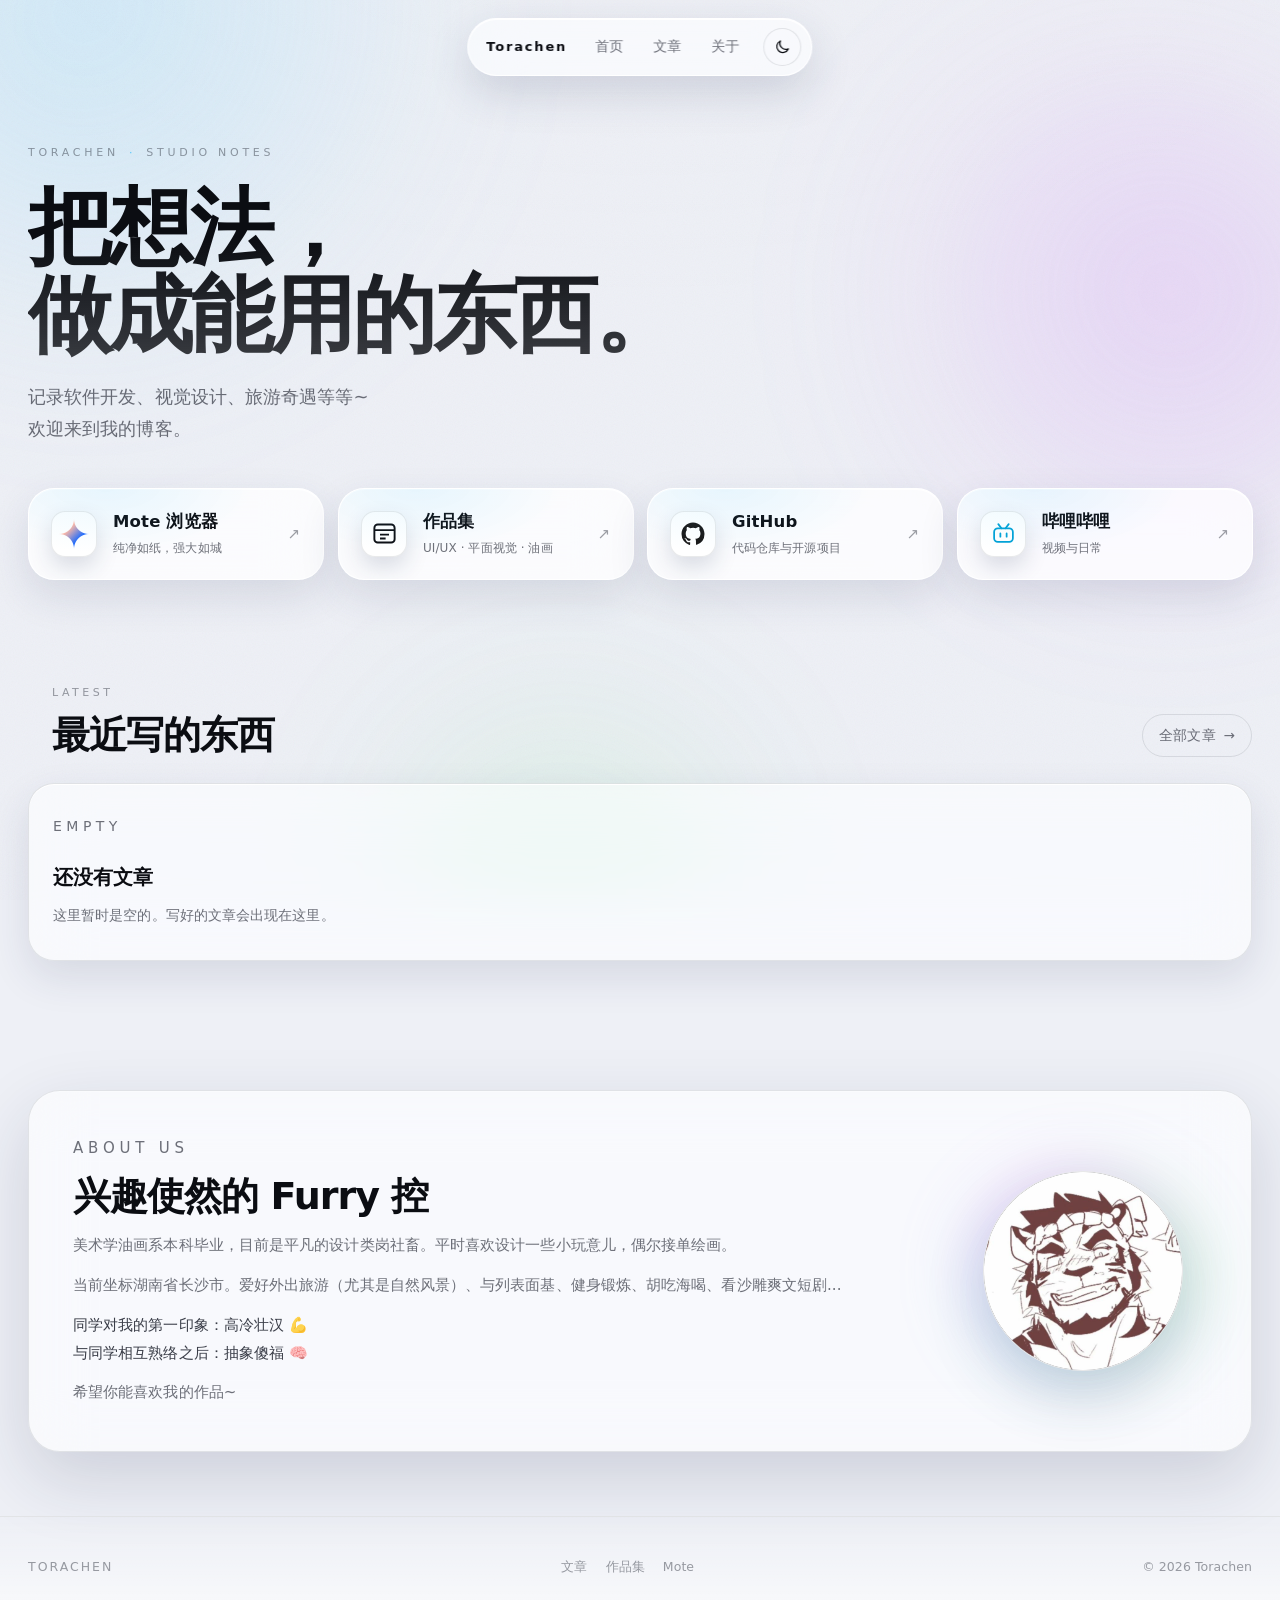
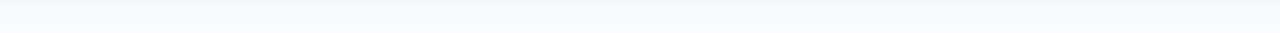
==== index.html @ 9cfd5e5e "New blog home with iOS-style hero; move portfolio to /portfolio/" ====
<!DOCTYPE html>
<html lang="zh-CN">
<head>
<meta charset="utf-8">
<meta name="build" content="20261121030124">
<meta name="viewport" content="width=device-width,initial-scale=1,viewport-fit=cover">
<title>Torachen</title>
<meta name="description" content="浏览器、界面与手绘。记录产品设计、工程实践与反复打磨的细节。">
<meta name="theme-color" content="#07080b">
<meta property="og:title" content="Torachen">
<meta property="og:description" content="浏览器、界面与手绘。记录产品设计、工程实践与反复打磨的细节。">
<meta property="og:type" content="website">
<link rel="icon" href="/assets/favicon.svg" type="image/svg+xml">
<link rel="stylesheet" href="/assets/site.css?v=20261121030124">
<link rel="stylesheet" href="/assets/pygments.css?v=20261121030124">
<script>try{var t=localStorage.getItem('theme');if(!t){t=(window.matchMedia&&matchMedia('(prefers-color-scheme: light)').matches)?'light':'dark';}document.documentElement.dataset.theme=t;}catch(e){document.documentElement.dataset.theme='dark';}</script>

</head>
<body class="">
<div class="site-bg" aria-hidden="true">
  <span class="blob b1"></span><span class="blob b2"></span><span class="blob b3"></span>
  <span class="grain"></span>
</div>
<header class="island" id="island">
  <a class="brand" href="/" aria-label="返回首页"><b>Torachen</b></a>
  <nav class="links" aria-label="主导航">
    <a href="/">首页</a>
    <a href="/blog/">文章</a>
    <a href="/#about">关于</a>
  </nav>
  <button class="theme" id="themeToggle" type="button" aria-label="切换深浅色">
    <svg viewBox="0 0 24 24" width="18" height="18" aria-hidden="true"><path class="sun" d="M12 4V2m0 20v-2m8-8h2M2 12h2m13.66-5.66 1.42-1.42M4.92 19.08l1.42-1.42m0-11.32L4.92 4.92m14.16 14.16-1.42-1.42" stroke="currentColor" stroke-width="1.7" stroke-linecap="round"/><circle class="sun" cx="12" cy="12" r="4" stroke="currentColor" stroke-width="1.7" fill="none"/><path class="moon" d="M20 14.5A8 8 0 0 1 9.5 4a8 8 0 1 0 10.5 10.5Z" stroke="currentColor" stroke-width="1.7" fill="none" stroke-linejoin="round"/></svg>
  </button>
</header>

<main>
  <section class="hero">
    <p class="eyebrow reveal">TORACHEN <span>·</span> STUDIO NOTES</p>
    <h1 class="reveal" style="--i:1">把想法，<br>做成能用的东西。</h1>
    <p class="lede reveal" style="--i:2">记录软件开发、视觉设计、旅游奇遇等等~<br>欢迎来到我的博客。</p>
    <div class="actions">
      <a class="action-card reveal" style="--i:3" href="https://toracheng.github.io/Mote" target="_blank" rel="noopener">
        <span class="ac-glow" aria-hidden="true"></span>
        <span class="ac-icon mote"><img src="/assets/mote-icon.png" alt="Mote 图标" width="30" height="30"></span>
        <span class="ac-body"><b>Mote 浏览器</b><i>纯净如纸，强大如城</i></span>
        <span class="ac-arrow">↗</span>
      </a>
      <a class="action-card reveal" style="--i:4" href="/portfolio/">
        <span class="ac-glow" aria-hidden="true"></span>
        <span class="ac-icon portfolio">
          <svg viewBox="0 0 24 24" width="27" height="27" fill="none" stroke="currentColor" stroke-width="1.7"><rect x="3" y="4" width="18" height="16" rx="3"/><path d="M3 9h18M8 13h8M8 16.5h5"/></svg>
        </span>
        <span class="ac-body"><b>作品集</b><i>UI/UX · 平面视觉 · 油画</i></span>
        <span class="ac-arrow">↗</span>
      </a>
      <a class="action-card reveal" style="--i:5" href="https://github.com/TorachenG" target="_blank" rel="noopener">
        <span class="ac-glow" aria-hidden="true"></span>
        <span class="ac-icon github">
          <svg viewBox="0 0 24 24" width="24" height="24" fill="currentColor" aria-hidden="true"><path d="M12 .5C5.73.5.5 5.73.5 12a11.5 11.5 0 0 0 7.86 10.92c.58.1.79-.25.79-.56v-2.17c-3.2.7-3.87-1.54-3.87-1.54-.52-1.33-1.28-1.68-1.28-1.68-1.05-.72.08-.7.08-.7 1.16.08 1.77 1.19 1.77 1.19 1.03 1.76 2.7 1.25 3.36.96.1-.75.4-1.25.73-1.54-2.55-.29-5.24-1.28-5.24-5.7 0-1.26.45-2.29 1.19-3.1-.12-.29-.52-1.46.11-3.05 0 0 .97-.31 3.18 1.18a11 11 0 0 1 5.8 0c2.2-1.49 3.17-1.18 3.17-1.18.63 1.59.23 2.76.11 3.05.74.81 1.19 1.84 1.19 3.1 0 4.43-2.7 5.41-5.26 5.69.41.36.78 1.06.78 2.14v3.17c0 .31.21.67.8.56A11.5 11.5 0 0 0 23.5 12C23.5 5.73 18.27.5 12 .5Z"/></svg>
        </span>
        <span class="ac-body"><b>GitHub</b><i>代码仓库与开源项目</i></span>
        <span class="ac-arrow">↗</span>
      </a>
      <a class="action-card reveal" style="--i:6" href="https://space.bilibili.com/163472233" target="_blank" rel="noopener">
        <span class="ac-glow" aria-hidden="true"></span>
        <span class="ac-icon bilibili">
          <svg viewBox="0 0 24 24" width="25" height="25" fill="none" stroke="currentColor" stroke-width="1.7" stroke-linecap="round" stroke-linejoin="round" aria-hidden="true"><rect x="3" y="7" width="18" height="13" rx="3.5"/><path d="M7 3l3 4M17 3l-3 4"/><path d="M9 12v3M15 12v3"/></svg>
        </span>
        <span class="ac-body"><b>哔哩哔哩</b><i>视频与日常</i></span>
        <span class="ac-arrow">↗</span>
      </a>
    </div>
  </section>

  <section class="section" id="posts">
    <div class="section-head reveal">
      <div><p class="kicker">LATEST</p><h2>最近写的东西</h2></div>
      <a class="more" href="/blog/">全部文章 <span>→</span></a>
    </div>
    <div class="posts">
      <div class="empty-state glass reveal">
  <p class="kicker">EMPTY</p>
  <h3>还没有文章</h3>
  <p>这里暂时是空的。写好的文章会出现在这里。</p>
</div>
    </div>
  </section>

  

  <section class="section about" id="about">
    <div class="about-card reveal">
      <div class="about-text">
        <p class="kicker">ABOUT US</p>
        <h2>兴趣使然的 Furry 控</h2>
        <div class="bio">
          <p>美术学油画系本科毕业，目前是平凡的设计类岗社畜。平时喜欢设计一些小玩意儿，偶尔接单绘画。</p>
          <p>当前坐标湖南省长沙市。爱好外出旅游（尤其是自然风景）、与列表面基、健身锻炼、胡吃海喝、看沙雕爽文短剧...</p>
          <p class="impress">同学对我的第一印象：高冷壮汉 💪<br>与同学相互熟络之后：抽象傻福 🧠</p>
          <p>希望你能喜欢我的作品~</p>
        </div>
      </div>
      <div class="about-avatar">
        <img src="https://q1.qlogo.cn/g?b=qq&amp;nk=2757004736&amp;s=640" alt="QQ 头像"
             width="640" height="640" loading="lazy" referrerpolicy="no-referrer"
             onerror="this.onerror=null;this.src='/assets/avatar-fallback.jpg'">
      </div>
    </div>
  </section>
</main>
<footer class="footer">
  <div class="footer-inner">
    <div class="f-brand">TORACHEN</div>
    <div class="f-links">
      <a href="/blog/">文章</a><a href="/portfolio/">作品集</a><a href="https://toracheng.github.io/Mote" target="_blank" rel="noopener">Mote</a>
    </div>
    <div class="f-copy">© 2026 Torachen</div>
  </div>
</footer>
<script src="/assets/site.js?v=20261121030124" defer></script>
</body>
</html>
---- assets/site.css ----
/* ============================================================
   TorachenG — liquid-glass blog
   iOS 26/27 flavoured: frosted layers, specular edges, springs
   ============================================================ */
:root{
  --bg:#06070a;
  --bg-soft:#0a0c11;
  --text:#f5f7fc;
  --muted:rgba(236,241,255,.64);
  --faint:rgba(236,241,255,.4);
  --line:rgba(255,255,255,.1);
  --glass:rgba(255,255,255,.055);
  --glass-2:rgba(255,255,255,.1);
  --glass-3:rgba(255,255,255,.16);
  --accent:#5ac8fa;
  --accent-2:#bf5af2;
  --mint:#30d158;
  --orange:#ff9f0a;
  --shadow:0 30px 80px rgba(0,0,0,.55);
  --radius:28px;
  --spring:cubic-bezier(.34,1.56,.64,1);
  --spring-soft:cubic-bezier(.22,.9,.24,1);
  --ease-out:cubic-bezier(.22,.61,.36,1);
  --nav-h:58px;
  --maxw:1720px;
}
html[data-theme="light"]{
  --bg:#eef0f6;
  --bg-soft:#f7f8fc;
  --text:#0b0d12;
  --muted:rgba(22,26,38,.62);
  --faint:rgba(22,26,38,.42);
  --line:rgba(18,22,34,.1);
  --glass:rgba(255,255,255,.62);
  --glass-2:rgba(255,255,255,.78);
  --glass-3:rgba(255,255,255,.9);
  --shadow:0 26px 70px rgba(31,40,72,.16);
}
*{margin:0;padding:0;box-sizing:border-box}
[hidden]{display:none!important}
html{-webkit-text-size-adjust:100%}
body{
  display:flex;flex-direction:column;min-height:100vh;
  background:var(--bg);color:var(--text);
  font-family:-apple-system,BlinkMacSystemFont,"SF Pro Text","Segoe UI Variable","Segoe UI","PingFang SC","Hiragino Sans GB","Microsoft YaHei",system-ui,sans-serif;
  font-size:16px;line-height:1.6;letter-spacing:.005em;
  -webkit-font-smoothing:antialiased;text-rendering:optimizeLegibility;
  overflow-x:hidden;min-height:100vh;
}
a{color:inherit;text-decoration:none}
::selection{background:rgba(90,200,250,.32)}
:focus-visible{outline:2px solid var(--accent);outline-offset:3px;border-radius:8px}

/* ---------- ambient background ---------- */
.site-bg{position:fixed;inset:0;z-index:0;overflow:hidden;pointer-events:none;background:radial-gradient(120% 90% at 50% -20%,rgba(255,255,255,.05),transparent 60%)}
.blob{position:absolute;border-radius:50%;filter:blur(90px);opacity:.55;will-change:transform}
.b1{width:52vw;height:52vw;left:-12vw;top:-18vw;background:radial-gradient(circle at 35% 35%,rgba(90,200,250,.55),rgba(90,200,250,0) 65%);animation:drift1 26s ease-in-out infinite alternate}
.b2{width:46vw;height:46vw;right:-10vw;top:6vh;background:radial-gradient(circle at 60% 40%,rgba(191,90,242,.45),rgba(191,90,242,0) 65%);animation:drift2 30s ease-in-out infinite alternate}
.b3{width:40vw;height:40vw;left:24vw;bottom:-18vw;background:radial-gradient(circle at 50% 50%,rgba(48,209,88,.28),rgba(48,209,88,0) 65%);animation:drift3 34s ease-in-out infinite alternate}
html[data-theme="light"] .blob{opacity:.5}
html[data-theme="light"] .b1{background:radial-gradient(circle at 35% 35%,rgba(90,200,250,.5),rgba(90,200,250,0) 65%)}
@keyframes drift1{from{transform:translate3d(0,0,0) scale(1)}to{transform:translate3d(6vw,4vh,0) scale(1.12)}}
@keyframes drift2{from{transform:translate3d(0,0,0) scale(1.1)}to{transform:translate3d(-5vw,6vh,0) scale(.95)}}
@keyframes drift3{from{transform:translate3d(0,0,0) scale(.95)}to{transform:translate3d(4vw,-5vh,0) scale(1.1)}}
.grain{position:absolute;inset:0;opacity:.05;mix-blend-mode:overlay;
  background-image:url("data:image/svg+xml,%3Csvg xmlns='http://www.w3.org/2000/svg' width='140' height='140'%3E%3Cfilter id='n'%3E%3CfeTurbulence type='fractalNoise' baseFrequency='.9' numOctaves='3'/%3E%3C/filter%3E%3Crect width='100%25' height='100%25' filter='url(%23n)'/%3E%3C/svg%3E")}

/* ---------- glass primitives ---------- */
.glass{
  position:relative;background:var(--glass);
  -webkit-backdrop-filter:blur(30px) saturate(180%);
  backdrop-filter:blur(30px) saturate(180%);
  border:1px solid var(--line);
  border-radius:var(--radius);
  box-shadow:inset 0 1px 0 rgba(255,255,255,.18),0 18px 50px rgba(0,0,0,.35);
}
html[data-theme="light"] .glass{box-shadow:inset 0 1px 0 #fff,0 16px 40px rgba(40,50,90,.12)}

/* ---------- island nav ---------- */
.island{
  position:fixed;z-index:50;left:50%;top:18px;transform:translateX(-50%);
  display:flex;align-items:center;gap:6px;padding:8px 10px 8px 18px;
  height:var(--nav-h);border-radius:999px;
  background:rgba(18,20,28,.5);
  -webkit-backdrop-filter:blur(26px) saturate(200%);
  backdrop-filter:blur(26px) saturate(200%);
  border:1px solid rgba(255,255,255,.12);
  box-shadow:0 18px 50px rgba(0,0,0,.45),inset 0 1px 0 rgba(255,255,255,.25);
  transition:height .45s var(--spring-soft),top .45s var(--spring-soft),background .45s,padding .45s var(--spring-soft),box-shadow .45s;
  will-change:height,top;
}
html[data-theme="light"] .island{background:rgba(255,255,255,.62);border-color:rgba(255,255,255,.9);box-shadow:0 16px 44px rgba(40,50,90,.16),inset 0 1px 0 #fff}
.island.scrolled{top:10px;height:48px;padding:5px 8px 5px 14px;background:rgba(14,16,22,.72);box-shadow:0 22px 60px rgba(0,0,0,.55),inset 0 1px 0 rgba(255,255,255,.22)}
html[data-theme="light"] .island.scrolled{background:rgba(255,255,255,.82)}
.brand{display:flex;align-items:center;gap:9px;font-size:13px;letter-spacing:.14em;font-weight:500;padding-right:8px}
.brand b{font-weight:600}
.brand-dot{width:9px;height:9px;border-radius:50%;background:linear-gradient(140deg,var(--accent),var(--accent-2));box-shadow:0 0 16px rgba(90,200,250,.8)}
.links{display:flex;align-items:center;gap:2px}
.links a{position:relative;padding:8px 14px;border-radius:999px;font-size:13.5px;color:var(--muted);white-space:nowrap;transition:color .25s,background .25s,transform .25s var(--spring)}
.links a.active{color:var(--text);background:rgba(255,255,255,.1)}
html[data-theme="light"] .links a.active{background:rgba(20,30,60,.08)}
.links a:hover{color:var(--text);background:rgba(255,255,255,.08);transform:translateY(-1px)}
html[data-theme="light"] .links a:hover{background:rgba(20,30,60,.06)}
.theme{margin-left:4px;width:38px;height:38px;border-radius:50%;border:1px solid var(--line);background:rgba(255,255,255,.06);color:var(--text);display:grid;place-items:center;cursor:pointer;transition:transform .3s var(--spring),background .25s}
.theme:hover{transform:rotate(-12deg) scale(1.06);background:rgba(255,255,255,.12)}
.theme:active{transform:scale(.92)}
html[data-theme="dark"] .theme .moon{display:none}
html[data-theme="light"] .theme .sun{display:none}


/* ---------- layout ---------- */
main{position:relative;z-index:1;flex:1 0 auto;width:100%}
.hero{max-width:var(--maxw);margin:0 auto;padding:clamp(120px,16vh,180px) 28px 40px}
.eyebrow{font-size:11px;letter-spacing:.34em;text-transform:uppercase;color:var(--faint);display:flex;align-items:center;gap:10px}
.eyebrow span{color:var(--accent)}
.hero h1{
  margin:22px 0 22px;font-weight:600;letter-spacing:-.035em;line-height:1.04;
  font-size:clamp(44px,6.6vw,88px);
  background:linear-gradient(180deg,#fff 30%,rgba(255,255,255,.86));
  -webkit-background-clip:text;background-clip:text;color:transparent;
}
html[data-theme="light"] .hero h1{background:linear-gradient(180deg,#0b0d12 30%,rgba(11,13,18,.8));-webkit-background-clip:text;background-clip:text}
.lede{color:var(--muted);font-size:clamp(15px,1.5vw,18px);max-width:620px;line-height:1.75}
.actions{display:grid;grid-template-columns:repeat(4,minmax(0,1fr));gap:14px;margin-top:44px;max-width:1300px}

/* ---------- action cards ---------- */
.action-card{
  position:relative;display:flex;align-items:center;gap:16px;padding:20px 22px;border-radius:26px;overflow:hidden;
  background:var(--glass);border:1px solid var(--line);
  -webkit-backdrop-filter:blur(28px) saturate(180%);backdrop-filter:blur(28px) saturate(180%);
  box-shadow:inset 0 1px 0 rgba(255,255,255,.18),0 18px 50px rgba(0,0,0,.35);
  transition:transform .5s var(--spring),box-shadow .5s,border-color .4s,background .4s;
  transform-style:preserve-3d;
}
.action-card::after{
  content:"";position:absolute;inset:0;border-radius:inherit;pointer-events:none;opacity:0;
  background:radial-gradient(320px circle at var(--mx,50%) var(--my,50%),rgba(255,255,255,.22),transparent 70%);
  transition:opacity .45s;
}
.action-card:hover{transform:translateY(-6px) scale(1.015);border-color:rgba(255,255,255,.26);box-shadow:inset 0 1px 0 rgba(255,255,255,.3),0 34px 80px rgba(0,0,0,.5)}
.action-card:hover::after{opacity:1}
.action-card:active{transform:translateY(-2px) scale(.985)}
html[data-theme="light"] .action-card{background:var(--glass-2);box-shadow:inset 0 1px 0 #fff,0 16px 40px rgba(40,50,90,.12);border-color:rgba(255,255,255,.9)}
.ac-glow{position:absolute;inset:-40% -10%;background:radial-gradient(60% 60% at 30% 20%,rgba(90,200,250,.16),transparent 70%);opacity:.8;pointer-events:none}
.ac-icon{width:46px;height:46px;flex:0 0 auto;border-radius:14px;display:grid;place-items:center;color:#fff;background:linear-gradient(140deg,rgba(90,200,250,.9),rgba(191,90,242,.85));box-shadow:0 10px 26px rgba(90,200,250,.35),inset 0 1px 0 rgba(255,255,255,.5)}
.ac-icon img{width:30px;height:30px;object-fit:contain;display:block}
.ac-icon.portfolio{color:#0b0d12;background:#fff;box-shadow:inset 0 0 0 1px rgba(0,0,0,.05),0 10px 24px rgba(0,0,0,.35)}
html[data-theme="light"] .ac-icon.portfolio{box-shadow:inset 0 0 0 1px rgba(18,24,40,.09),0 10px 22px rgba(40,50,90,.16)}
.ac-icon.github{color:#181717;background:#fff;box-shadow:inset 0 0 0 1px rgba(0,0,0,.05),0 10px 24px rgba(0,0,0,.35)}
.ac-icon.bilibili{color:#00a1d6;background:#fff;box-shadow:inset 0 0 0 1px rgba(0,0,0,.05),0 10px 24px rgba(0,0,0,.35)}
html[data-theme="light"] .ac-icon.github,html[data-theme="light"] .ac-icon.bilibili{box-shadow:inset 0 0 0 1px rgba(18,24,40,.09),0 10px 22px rgba(40,50,90,.16)}
.ac-icon.mote{background:#fff;box-shadow:inset 0 0 0 1px rgba(0,0,0,.05),0 10px 24px rgba(0,0,0,.35)}
html[data-theme="light"] .ac-icon.mote{background:#fff;box-shadow:inset 0 0 0 1px rgba(18,24,40,.09),0 10px 22px rgba(40,50,90,.16)}
.ac-body{display:flex;flex-direction:column;gap:4px;min-width:0}
.ac-body b{font-size:16.5px;font-weight:600;letter-spacing:.01em}
.ac-body i{font-style:normal;font-size:12px;color:var(--muted);white-space:nowrap;overflow:hidden;text-overflow:ellipsis}
.ac-arrow{margin-left:auto;font-size:15px;color:var(--faint);transition:transform .45s var(--spring),color .3s}
.action-card:hover .ac-arrow{transform:translate(3px,-3px);color:var(--text)}
.action-card.small{padding:16px 18px}
.action-card.small .ac-body b{font-size:15px}

/* ---------- sections ---------- */
.section{max-width:var(--maxw);margin:0 auto;padding:64px 28px}
.section-head{display:flex;align-items:flex-end;justify-content:space-between;gap:20px;margin-bottom:26px}
.section-head>div{padding-left:24px}
.kicker{font-size:11px;letter-spacing:.32em;color:var(--faint);text-transform:uppercase;margin-bottom:12px}
.section h2,.page h1{font-size:clamp(26px,3.2vw,38px);font-weight:600;letter-spacing:-.025em;line-height:1.15}
.more{font-size:13.5px;color:var(--muted);display:inline-flex;align-items:center;gap:8px;padding:10px 16px;border-radius:999px;border:1px solid var(--line);transition:transform .4s var(--spring),color .3s,background .3s}
.more span{transition:transform .4s var(--spring)}
.more:hover{color:var(--text);background:var(--glass);transform:translateY(-2px)}
.more:hover span{transform:translateX(4px)}

/* ---------- post cards ---------- */
.posts{display:grid;grid-template-columns:repeat(4,minmax(0,1fr));gap:16px}
.post-card{position:relative;border-radius:26px;border:1px solid var(--line);background:var(--glass);overflow:hidden;
  -webkit-backdrop-filter:blur(24px) saturate(170%);backdrop-filter:blur(24px) saturate(170%);
  box-shadow:inset 0 1px 0 rgba(255,255,255,.18),0 18px 50px rgba(0,0,0,.35);
  transition:transform .5s var(--spring),box-shadow .5s,border-color .4s;
}
.post-card::after{content:"";position:absolute;inset:0;pointer-events:none;opacity:0;background:radial-gradient(420px circle at var(--mx,50%) var(--my,50%),rgba(255,255,255,.16),transparent 70%);transition:opacity .4s}
.post-card:hover{transform:translateY(-7px) scale(1.012);border-color:rgba(255,255,255,.24);box-shadow:inset 0 1px 0 rgba(255,255,255,.25),0 36px 80px rgba(0,0,0,.45)}
.post-card:hover::after{opacity:1}
html[data-theme="light"] .post-card{background:var(--glass-2);box-shadow:inset 0 1px 0 #fff,0 16px 40px rgba(40,50,90,.12);border-color:rgba(255,255,255,.9)}
.pc-link{display:flex;flex-direction:column;height:100%;padding:24px;gap:12px}
.pc-meta{display:flex;align-items:center;gap:10px;font-size:11.5px;letter-spacing:.14em;color:var(--faint);text-transform:uppercase}
.pc-meta .dot,.meta .dot{width:3px;height:3px;border-radius:50%;background:currentColor;opacity:.6}
.pc-title{font-size:20px;line-height:1.35;font-weight:600;letter-spacing:-.01em;transition:color .3s}
.pc-excerpt{font-size:13.5px;line-height:1.7;color:var(--muted);flex:1}
.pc-foot{display:flex;align-items:center;justify-content:space-between;gap:12px;margin-top:6px}
.pc-tags{display:flex;flex-wrap:wrap;gap:6px}
.pc-arrow{color:var(--faint);transition:transform .45s var(--spring),color .3s}
.post-card:hover .pc-arrow{transform:translate(3px,-3px);color:var(--text)}

/* ---------- tags ---------- */
.tag{display:inline-flex;align-items:center;padding:4px 10px;border-radius:999px;font-size:11.5px;color:var(--muted);background:rgba(255,255,255,.06);border:1px solid var(--line);transition:background .3s,color .3s,transform .3s var(--spring)}
.tag:hover{color:var(--text);background:rgba(255,255,255,.12);transform:translateY(-1px)}
html[data-theme="light"] .tag{background:rgba(20,30,60,.05)}
.tag.static{pointer-events:none}
.tag-cloud{display:flex;flex-wrap:wrap;gap:10px}
.chip{padding:9px 16px;border-radius:999px;border:1px solid var(--line);background:var(--glass);color:var(--muted);font-size:13px;cursor:pointer;transition:transform .35s var(--spring),background .3s,color .3s,border-color .3s}
.chip:hover{transform:translateY(-2px);color:var(--text);background:rgba(255,255,255,.1)}
.chip.active{color:#05202e;background:linear-gradient(140deg,var(--accent),#7be0ff);border-color:transparent;font-weight:600}
html[data-theme="light"] .chip{background:rgba(255,255,255,.7)}
html[data-theme="light"] .chip.active{color:#05202e}

/* ---------- about ---------- */
.about-card{display:grid;grid-template-columns:1.55fr .45fr;align-items:center;gap:30px;padding:44px;border-radius:32px;border:1px solid var(--line);background:var(--glass);-webkit-backdrop-filter:blur(30px) saturate(170%);backdrop-filter:blur(30px) saturate(170%);box-shadow:inset 0 1px 0 rgba(255,255,255,.18),var(--shadow);overflow:hidden}
.about-text h2{margin-bottom:14px}
.about-text p{color:var(--muted);font-size:15px;line-height:1.85}
.bio p{margin-top:12px}
.bio p:first-child{margin-top:0}
.bio .impress{color:rgba(240,244,255,.86)}
html[data-theme="light"] .bio .impress{color:rgba(16,20,32,.82)}
.socials{display:flex;gap:12px;margin-top:26px}
.btn{display:inline-flex;align-items:center;gap:8px;padding:12px 20px;border-radius:999px;font-size:13.5px;font-weight:500;color:#04121b;background:linear-gradient(140deg,#a6ecff,var(--accent));border:1px solid rgba(255,255,255,.45);box-shadow:inset 0 1px 0 rgba(255,255,255,.55),0 12px 30px rgba(90,200,250,.35);transition:transform .4s var(--spring),box-shadow .4s,border-color .3s}
.btn:hover{transform:translateY(-2px);box-shadow:0 18px 40px rgba(90,200,250,.45)}
.btn:active{transform:scale(.97)}
.btn.ghost{background:var(--glass);color:var(--text);border:1px solid var(--line);box-shadow:inset 0 1px 0 rgba(255,255,255,.12)}
.about-avatar{position:relative;display:grid;place-items:center;padding:8px}
.about-avatar img{display:block;width:min(200px,100%);height:auto;aspect-ratio:1/1;border-radius:50%;object-fit:cover;background:#10131a;
  border:1px solid rgba(255,255,255,.28);
  box-shadow:0 30px 70px rgba(0,0,0,.55),inset 0 0 0 1px rgba(255,255,255,.14);
  transition:transform .6s var(--spring),box-shadow .6s}
.about-avatar::before{content:"";position:absolute;inset:2%;border-radius:50%;z-index:-1;
  background:conic-gradient(from 210deg,rgba(90,200,250,.5),rgba(191,90,242,.45),rgba(48,209,88,.35),rgba(90,200,250,.5));
  filter:blur(34px);opacity:.5}
.about-avatar:hover img{transform:scale(1.02) rotate(-1deg);box-shadow:0 36px 80px rgba(0,0,0,.6),inset 0 0 0 1px rgba(255,255,255,.2)}
html[data-theme="light"] .about-avatar img{border-color:rgba(255,255,255,.9);box-shadow:0 24px 60px rgba(40,50,90,.2),inset 0 0 0 1px #fff}

/* ---------- footer ---------- */
.footer{position:relative;z-index:1;margin-top:auto;padding:40px 28px 56px;border-top:1px solid var(--line);background:linear-gradient(180deg,transparent,rgba(0,0,0,.22))}
html[data-theme="light"] .footer{background:linear-gradient(180deg,transparent,rgba(255,255,255,.75))}
.footer-inner{max-width:var(--maxw);margin:0 auto;display:flex;flex-wrap:wrap;gap:16px 30px;align-items:center;justify-content:space-between;font-size:12.5px;color:var(--faint)}
.f-brand{letter-spacing:.16em;text-transform:uppercase}
.f-brand span{margin:0 8px;color:var(--accent)}
.f-links{display:flex;gap:18px}
.f-links a{transition:color .25s}
.f-links a:hover{color:var(--text)}

/* ---------- archive / search ---------- */
.page{max-width:var(--maxw);margin:0 auto;padding:clamp(110px,14vh,160px) 28px 40px}
.list-head h1{margin:18px 0 14px}
.list-head>.eyebrow,.list-head>h1,.list-head>.lede{padding-left:24px}
.search-wrap{position:relative;margin-top:34px;display:flex;align-items:center;gap:12px;padding:0 18px;height:58px;border-radius:999px;border:1px solid var(--line);background:var(--glass);-webkit-backdrop-filter:blur(28px) saturate(180%);backdrop-filter:blur(28px) saturate(180%);box-shadow:inset 0 1px 0 rgba(255,255,255,.18),0 18px 50px rgba(0,0,0,.3);transition:border-color .3s,box-shadow .3s,transform .4s var(--spring)}
.search-wrap:focus-within{border-color:rgba(90,200,250,.55);box-shadow:inset 0 1px 0 rgba(255,255,255,.25),0 22px 60px rgba(0,0,0,.38),0 0 0 4px rgba(90,200,250,.12);transform:translateY(-1px)}
.search-wrap .s-icon{color:var(--faint);flex:0 0 auto}
.search-wrap input{flex:1;background:none;border:0;outline:none;color:var(--text);font-size:15px;font-family:inherit}
.search-wrap input::placeholder{color:var(--faint)}
.search-wrap kbd{font-family:inherit;font-size:11px;color:var(--faint);border:1px solid var(--line);padding:3px 7px;border-radius:7px}
.chips{display:flex;flex-wrap:wrap;gap:8px;margin-top:18px}
.list-head + .posts{margin-top:34px}
#empty{padding:60px 0;text-align:center;color:var(--faint)}
.hidden{display:none!important}


/* ---------- empty state ---------- */
.empty-state{grid-column:1/-1;display:flex;flex-direction:column;align-items:flex-start;gap:10px;padding:30px 24px 32px;border-radius:26px}
.empty-state h3{font-size:20px;font-weight:600}
.empty-state p{color:var(--muted);font-size:14px;max-width:520px;line-height:1.8}
.empty-state .btn{margin-top:10px}

/* ---------- article ---------- */
.progress{position:fixed;left:0;top:0;height:2px;width:0;z-index:60;background:linear-gradient(90deg,var(--accent),var(--accent-2));box-shadow:0 0 12px rgba(90,200,250,.7)}
.article-wrap{position:relative;z-index:1;max-width:var(--maxw);margin:0 auto;padding:clamp(110px,14vh,150px) 28px 20px}
.article-head{max-width:1160px}
.back{font-size:12.5px;color:var(--faint);transition:color .25s}
.back:hover{color:var(--text)}
.article-head h1{font-size:clamp(32px,4.4vw,54px);line-height:1.12;letter-spacing:-.03em;font-weight:600;margin:18px 0 20px}
.meta{display:flex;align-items:center;flex-wrap:wrap;gap:10px;font-size:12px;color:var(--faint);letter-spacing:.1em;text-transform:uppercase}
.meta .tag{text-transform:none;letter-spacing:0}
.article-body{display:grid;grid-template-columns:minmax(0,1fr) 240px;gap:64px;margin-top:40px;align-items:start}
.prose{max-width:1280px;font-size:17px;line-height:1.9;color:rgba(240,244,255,.88)}
html[data-theme="light"] .prose{color:rgba(16,20,32,.88)}
.prose h2{font-size:26px;line-height:1.3;letter-spacing:-.02em;margin:52px 0 16px;font-weight:600;color:var(--text)}
.prose h3{font-size:20px;margin:34px 0 12px;font-weight:600;color:var(--text)}
.prose p{margin:16px 0}
.prose a{color:var(--accent);text-decoration:underline;text-decoration-color:rgba(90,200,250,.35);text-underline-offset:3px;transition:text-decoration-color .25s}
.prose a:hover{text-decoration-color:var(--accent)}
.prose ul,.prose ol{margin:16px 0 16px 4px;padding-left:22px}
.prose li{margin:8px 0}
.prose li::marker{color:var(--accent)}
.prose blockquote{margin:26px 0;padding:16px 20px;border-left:2px solid var(--accent);border-radius:0 14px 14px 0;background:rgba(90,200,250,.07);color:var(--muted)}
.prose code{font-family:ui-monospace,SFMono-Regular,"SF Mono",Menlo,Consolas,monospace;font-size:.9em;padding:2px 6px;border-radius:6px;background:rgba(255,255,255,.08);border:1px solid var(--line)}
.hl{background:transparent!important;padding:0!important;margin:0!important}
.prose pre{margin:22px 0;padding:20px 22px;border-radius:18px;overflow:auto;background:#0b0e14;color:#e6edf3;border:1px solid rgba(255,255,255,.08);box-shadow:inset 0 1px 0 rgba(255,255,255,.06),0 18px 40px rgba(0,0,0,.35)}
html[data-theme="light"] .prose pre{background:#0b0e14;color:#e6edf3}
.prose pre code{background:none;border:0;padding:0;font-size:13.5px;line-height:1.75;color:inherit}
.prose img{max-width:100%;border-radius:18px;margin:22px 0}
.prose hr{border:0;height:1px;background:var(--line);margin:44px 0}
.prose table{width:100%;border-collapse:collapse;margin:22px 0;font-size:14.5px}
.prose th,.prose td{padding:10px 12px;border-bottom:1px solid var(--line);text-align:left}
.prose th{color:var(--faint);font-weight:500;font-size:12px;letter-spacing:.08em;text-transform:uppercase}
.toc{position:sticky;top:96px;font-size:13px;color:var(--muted);border-left:1px solid var(--line);padding-left:18px}
.toc-title{font-size:10.5px;letter-spacing:.3em;text-transform:uppercase;color:var(--faint);margin-bottom:12px}
.toc ul{list-style:none;padding:0;margin:0}
.toc ul ul{padding-left:12px;margin-top:4px}
.toc li{margin:7px 0}
.toc a{color:var(--muted);transition:color .25s}
.toc a:hover{color:var(--text)}
.pager{display:grid;grid-template-columns:1fr 1fr;gap:16px;margin:72px 0 40px;max-width:1160px}
.pager-link{display:flex;flex-direction:column;gap:8px;padding:22px 24px;border-radius:22px;border:1px solid var(--line);background:var(--glass);-webkit-backdrop-filter:blur(20px) saturate(160%);backdrop-filter:blur(20px) saturate(160%);transition:transform .45s var(--spring),border-color .3s,background .3s}
.pager-link:hover{transform:translateY(-4px);border-color:rgba(255,255,255,.24);background:rgba(255,255,255,.08)}
.pager-link span{font-size:11px;letter-spacing:.2em;text-transform:uppercase;color:var(--faint)}
.pager-link b{font-size:15px;font-weight:500;line-height:1.4}
.pager-link.next{text-align:right;align-items:flex-end}


/* article figures (image layout) */
.prose .fig{display:flex;flex-direction:column;gap:10px;margin:28px 0}
.prose .fig img{width:100%;border-radius:16px;margin:0;display:block}
.prose .fig figcaption{font-size:13px;color:var(--faint);text-align:center}
.prose .fig-center{align-items:center}
.prose .fig-center figcaption{text-align:center}
.prose .fig-left{align-items:flex-start}
.prose .fig-left figcaption{text-align:left}
.prose .fig-right{align-items:flex-end}
.prose .fig-right figcaption{text-align:right}
.prose .fig-25 img{width:25%}
.prose .fig-40 img{width:40%}
.prose .fig-60 img{width:60%}
.prose .fig-75 img{width:75%}
.prose .fig-100 img{width:100%}

/* ---------- misc pages ---------- */
.notfound{min-height:70vh;display:flex;flex-direction:column;justify-content:center}
.notfound h1{font-size:clamp(40px,6vw,72px);margin:16px 0 14px}
.notfound .actions{max-width:640px}

/* ---------- reveal ---------- */
.reveal{opacity:0;translate:0 28px;scale:.985}
.reveal.in{animation:riseIn .9s var(--spring-soft) both;animation-delay:calc(var(--i,0)*80ms)}
@keyframes riseIn{from{opacity:0;translate:0 28px;scale:.985}to{opacity:1;translate:0 0;scale:1}}

/* ---------- view transitions ---------- */
@view-transition{navigation:auto}
::view-transition-old(root){animation:vtOut .28s ease both}
::view-transition-new(root){animation:vtIn .5s var(--spring-soft) both}
@keyframes vtOut{to{opacity:0;transform:translateY(-10px) scale(.995)}}
@keyframes vtIn{from{opacity:0;transform:translateY(16px) scale(.995)}}

/* ---------- responsive ---------- */
@media (max-width:1180px){
  .actions{grid-template-columns:repeat(2,minmax(0,1fr));max-width:760px}
}
@media (max-width:1100px){
  .posts{grid-template-columns:repeat(3,minmax(0,1fr))}
}
@media (max-width:880px){
  .posts{grid-template-columns:repeat(2,minmax(0,1fr))}
  .article-body{grid-template-columns:minmax(0,1fr)}
  .toc{display:none}
  .about-card{grid-template-columns:1fr;padding:32px}
  .about-orb{height:200px}
}
@media (max-width:640px){
  .island{padding:6px 8px 6px 14px;height:52px}
  .island .links a{padding:7px 10px;font-size:12.5px}
  .brand b{display:none}
  .hero{padding-top:112px}
  .actions{grid-template-columns:1fr;max-width:100%}
  .posts{grid-template-columns:1fr}
  .section{padding:48px 20px}
  .page,.article-wrap{padding-left:20px;padding-right:20px}
  .pager{grid-template-columns:1fr}
  .pager-link.next{text-align:left;align-items:flex-start}
  .footer-inner{flex-direction:column;align-items:flex-start}
  .wide-only{display:none}
}
@media (max-width:430px){
  .hero h1{font-size:40px;letter-spacing:-.03em}
  .island{gap:2px;padding:5px 6px 5px 12px}
  .island .links a{padding:7px 8px;font-size:12px}
  .theme{width:34px;height:34px}
}
@media (prefers-reduced-motion:reduce){
  .reveal{opacity:1;translate:none;scale:none}
  .reveal.in{animation:none}
  .blob,.about-orb{animation:none}
  ::view-transition-old(root),::view-transition-new(root){animation:none}
}
---- assets/pygments.css ----
pre { line-height: 125%; }
td.linenos .normal { color: #6e7681; background-color: #0d1117; padding-left: 5px; padding-right: 5px; }
span.linenos { color: #6e7681; background-color: #0d1117; padding-left: 5px; padding-right: 5px; }
td.linenos .special { color: #e6edf3; background-color: #6e7681; padding-left: 5px; padding-right: 5px; }
span.linenos.special { color: #e6edf3; background-color: #6e7681; padding-left: 5px; padding-right: 5px; }
.hl .hll { background-color: #6e7681 }
.hl { background: #0d1117; color: #E6EDF3 }
.hl .c { color: #8B949E; font-style: italic } /* Comment */
.hl .err { color: #F85149 } /* Error */
.hl .esc { color: #E6EDF3 } /* Escape */
.hl .g { color: #E6EDF3 } /* Generic */
.hl .k { color: #FF7B72 } /* Keyword */
.hl .l { color: #A5D6FF } /* Literal */
.hl .n { color: #E6EDF3 } /* Name */
.hl .o { color: #FF7B72; font-weight: bold } /* Operator */
.hl .x { color: #E6EDF3 } /* Other */
.hl .p { color: #E6EDF3 } /* Punctuation */
.hl .ch { color: #8B949E; font-style: italic } /* Comment.Hashbang */
.hl .cm { color: #8B949E; font-style: italic } /* Comment.Multiline */
.hl .cp { color: #8B949E; font-weight: bold; font-style: italic } /* Comment.Preproc */
.hl .cpf { color: #8B949E; font-style: italic } /* Comment.PreprocFile */
.hl .c1 { color: #8B949E; font-style: italic } /* Comment.Single */
.hl .cs { color: #8B949E; font-weight: bold; font-style: italic } /* Comment.Special */
.hl .gd { color: #FFA198; background-color: #490202 } /* Generic.Deleted */
.hl .ge { color: #E6EDF3; font-style: italic } /* Generic.Emph */
.hl .ges { color: #E6EDF3; font-weight: bold; font-style: italic } /* Generic.EmphStrong */
.hl .gr { color: #FFA198 } /* Generic.Error */
.hl .gh { color: #79C0FF; font-weight: bold } /* Generic.Heading */
.hl .gi { color: #56D364; background-color: #0F5323 } /* Generic.Inserted */
.hl .go { color: #8B949E } /* Generic.Output */
.hl .gp { color: #8B949E } /* Generic.Prompt */
.hl .gs { color: #E6EDF3; font-weight: bold } /* Generic.Strong */
.hl .gu { color: #79C0FF } /* Generic.Subheading */
.hl .gt { color: #FF7B72 } /* Generic.Traceback */
.hl .g-Underline { color: #E6EDF3; text-decoration: underline } /* Generic.Underline */
.hl .kc { color: #79C0FF } /* Keyword.Constant */
.hl .kd { color: #FF7B72 } /* Keyword.Declaration */
.hl .kn { color: #FF7B72 } /* Keyword.Namespace */
.hl .kp { color: #79C0FF } /* Keyword.Pseudo */
.hl .kr { color: #FF7B72 } /* Keyword.Reserved */
.hl .kt { color: #FF7B72 } /* Keyword.Type */
.hl .ld { color: #79C0FF } /* Literal.Date */
.hl .m { color: #A5D6FF } /* Literal.Number */
.hl .s { color: #A5D6FF } /* Literal.String */
.hl .na { color: #E6EDF3 } /* Name.Attribute */
.hl .nb { color: #E6EDF3 } /* Name.Builtin */
.hl .nc { color: #F0883E; font-weight: bold } /* Name.Class */
.hl .no { color: #79C0FF; font-weight: bold } /* Name.Constant */
.hl .nd { color: #D2A8FF; font-weight: bold } /* Name.Decorator */
.hl .ni { color: #FFA657 } /* Name.Entity */
.hl .ne { color: #F0883E; font-weight: bold } /* Name.Exception */
.hl .nf { color: #D2A8FF; font-weight: bold } /* Name.Function */
.hl .nl { color: #79C0FF; font-weight: bold } /* Name.Label */
.hl .nn { color: #FF7B72 } /* Name.Namespace */
.hl .nx { color: #E6EDF3 } /* Name.Other */
.hl .py { color: #79C0FF } /* Name.Property */
.hl .nt { color: #7EE787 } /* Name.Tag */
.hl .nv { color: #79C0FF } /* Name.Variable */
.hl .ow { color: #FF7B72; font-weight: bold } /* Operator.Word */
.hl .pm { color: #E6EDF3 } /* Punctuation.Marker */
.hl .w { color: #6E7681 } /* Text.Whitespace */
.hl .mb { color: #A5D6FF } /* Literal.Number.Bin */
.hl .mf { color: #A5D6FF } /* Literal.Number.Float */
.hl .mh { color: #A5D6FF } /* Literal.Number.Hex */
.hl .mi { color: #A5D6FF } /* Literal.Number.Integer */
.hl .mo { color: #A5D6FF } /* Literal.Number.Oct */
.hl .sa { color: #79C0FF } /* Literal.String.Affix */
.hl .sb { color: #A5D6FF } /* Literal.String.Backtick */
.hl .sc { color: #A5D6FF } /* Literal.String.Char */
.hl .dl { color: #79C0FF } /* Literal.String.Delimiter */
.hl .sd { color: #A5D6FF } /* Literal.String.Doc */
.hl .s2 { color: #A5D6FF } /* Literal.String.Double */
.hl .se { color: #79C0FF } /* Literal.String.Escape */
.hl .sh { color: #79C0FF } /* Literal.String.Heredoc */
.hl .si { color: #A5D6FF } /* Literal.String.Interpol */
.hl .sx { color: #A5D6FF } /* Literal.String.Other */
.hl .sr { color: #79C0FF } /* Literal.String.Regex */
.hl .s1 { color: #A5D6FF } /* Literal.String.Single */
.hl .ss { color: #A5D6FF } /* Literal.String.Symbol */
.hl .bp { color: #E6EDF3 } /* Name.Builtin.Pseudo */
.hl .fm { color: #D2A8FF; font-weight: bold } /* Name.Function.Magic */
.hl .vc { color: #79C0FF } /* Name.Variable.Class */
.hl .vg { color: #79C0FF } /* Name.Variable.Global */
.hl .vi { color: #79C0FF } /* Name.Variable.Instance */
.hl .vm { color: #79C0FF } /* Name.Variable.Magic */
.hl .il { color: #A5D6FF } /* Literal.Number.Integer.Long */
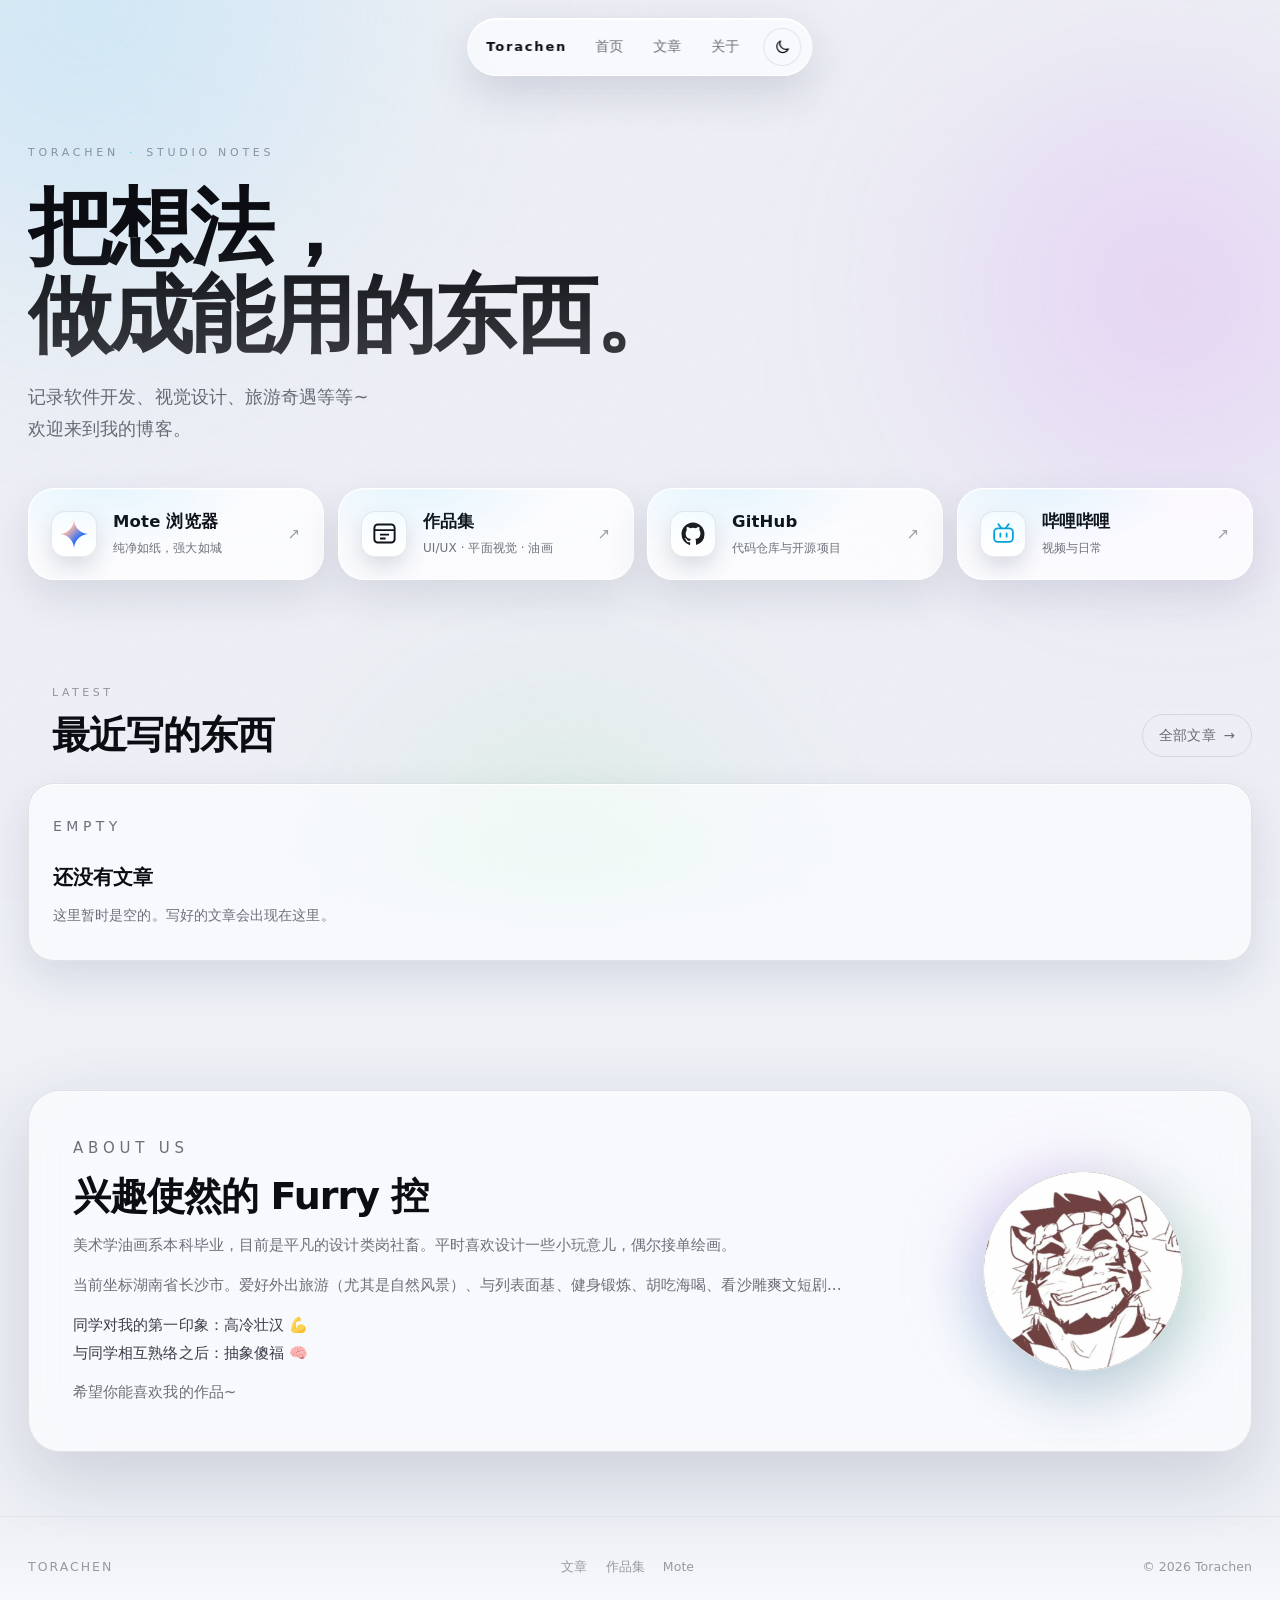
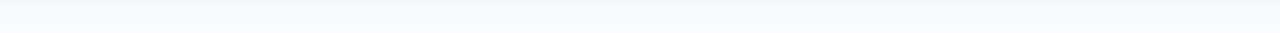
==== commit 2ba1d79b: "New blog home with iOS-style hero; move portfolio to /portfolio/" ====
--- a/index.html
+++ b/index.html
@@ -2,7 +2,7 @@
 <html lang="zh-CN">
 <head>
 <meta charset="utf-8">
-<meta name="build" content="20261121030124">
+<meta name="build" content="20261121031002">
 <meta name="viewport" content="width=device-width,initial-scale=1,viewport-fit=cover">
 <title>Torachen</title>
 <meta name="description" content="浏览器、界面与手绘。记录产品设计、工程实践与反复打磨的细节。">
@@ -11,8 +11,8 @@
 <meta property="og:description" content="浏览器、界面与手绘。记录产品设计、工程实践与反复打磨的细节。">
 <meta property="og:type" content="website">
 <link rel="icon" href="/assets/favicon.svg" type="image/svg+xml">
-<link rel="stylesheet" href="/assets/site.css?v=20261121030124">
-<link rel="stylesheet" href="/assets/pygments.css?v=20261121030124">
+<link rel="stylesheet" href="/assets/site.css?v=20261121031002">
+<link rel="stylesheet" href="/assets/pygments.css?v=20261121031002">
 <script>try{var t=localStorage.getItem('theme');if(!t){t=(window.matchMedia&&matchMedia('(prefers-color-scheme: light)').matches)?'light':'dark';}document.documentElement.dataset.theme=t;}catch(e){document.documentElement.dataset.theme='dark';}</script>
 
 </head>
@@ -117,6 +117,6 @@
     <div class="f-copy">© 2026 Torachen</div>
   </div>
 </footer>
-<script src="/assets/site.js?v=20261121030124" defer></script>
+<script src="/assets/site.js?v=20261121031002" defer></script>
 </body>
 </html>
--- a/assets/site.css
+++ b/assets/site.css
@@ -353,9 +353,9 @@
   .about-orb{height:200px}
 }
 @media (max-width:640px){
-  .island{padding:6px 8px 6px 14px;height:52px}
+  .island{padding:6px 10px;height:52px}
   .island .links a{padding:7px 10px;font-size:12.5px}
-  .brand b{display:none}
+  .island .brand{display:none}
   .hero{padding-top:112px}
   .actions{grid-template-columns:1fr;max-width:100%}
   .posts{grid-template-columns:1fr}
@@ -368,7 +368,7 @@
 }
 @media (max-width:430px){
   .hero h1{font-size:40px;letter-spacing:-.03em}
-  .island{gap:2px;padding:5px 6px 5px 12px}
+  .island{gap:2px;padding:5px 8px}
   .island .links a{padding:7px 8px;font-size:12px}
   .theme{width:34px;height:34px}
 }
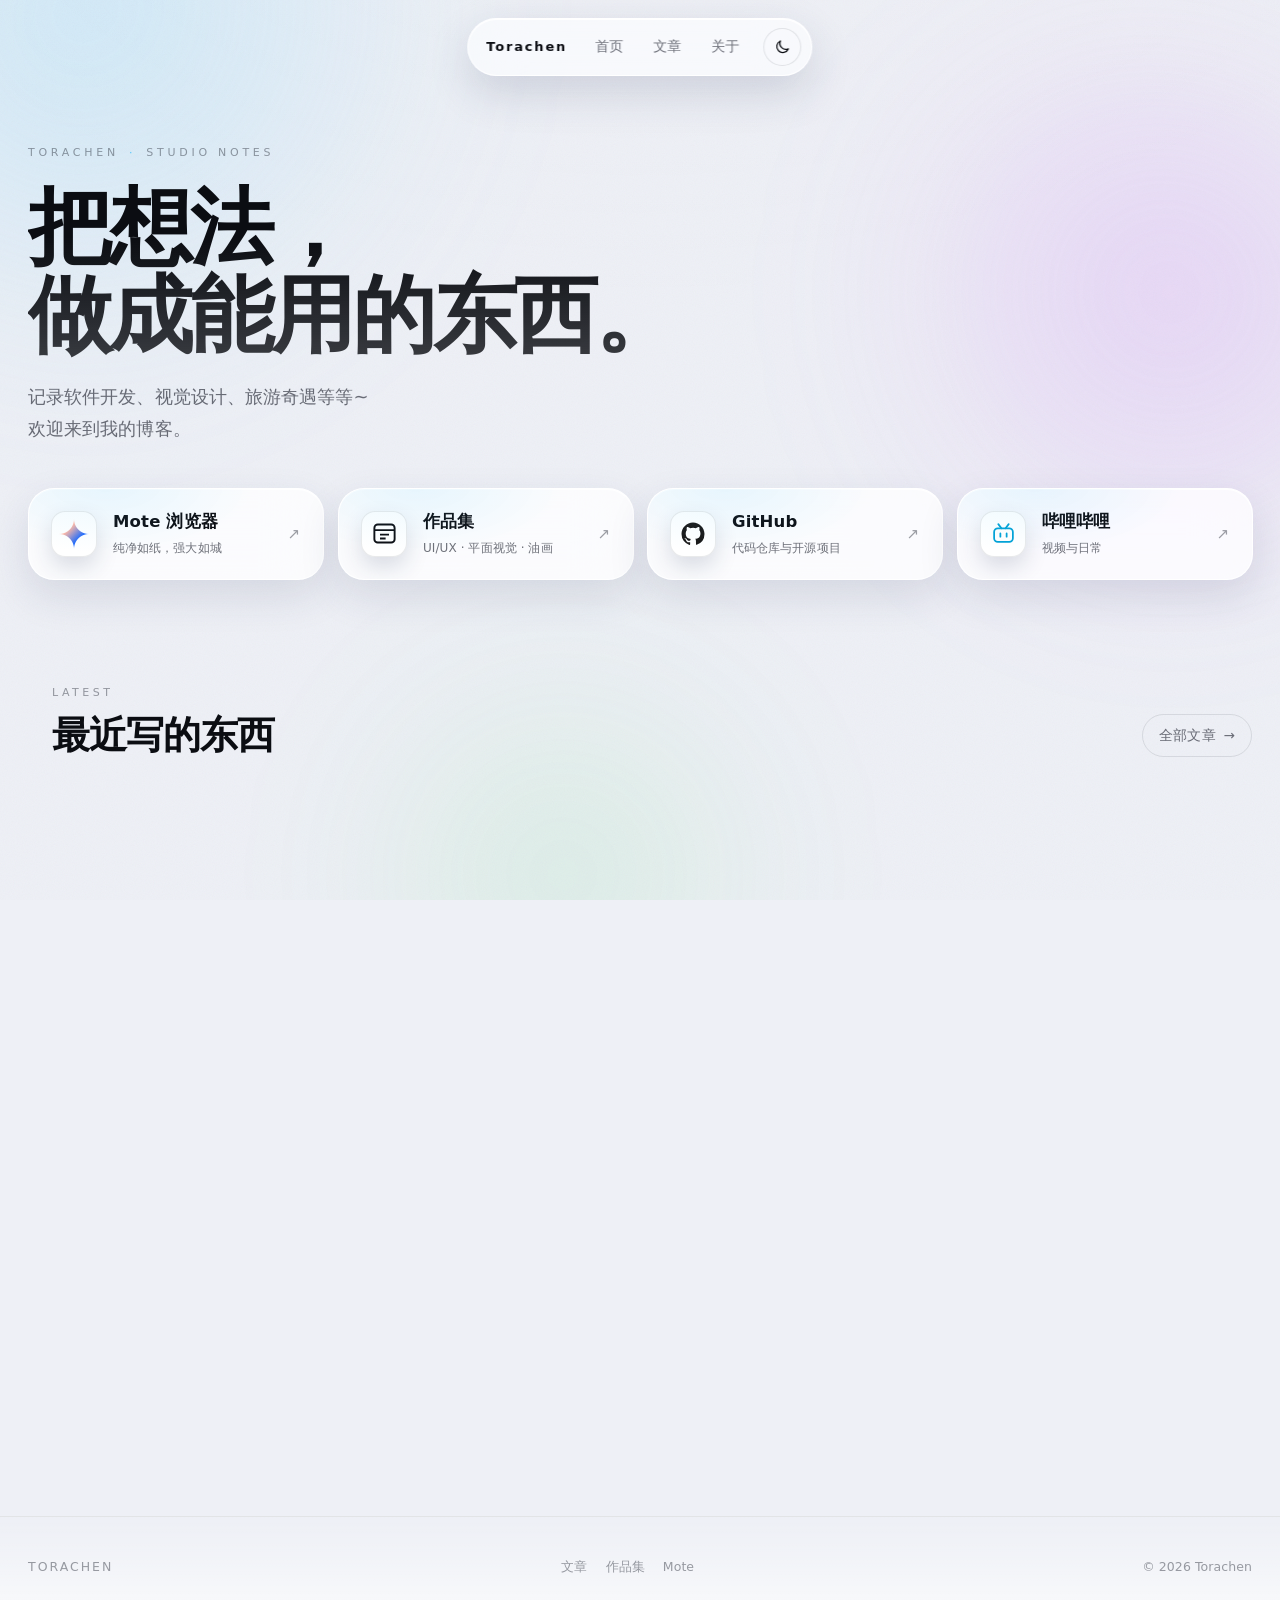
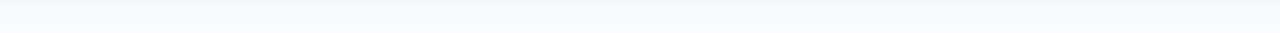
==== commit 2a22ee53: "New blog home with iOS-style hero; move portfolio to /portfolio/" ====
--- a/index.html
+++ b/index.html
@@ -2,7 +2,7 @@
 <html lang="zh-CN">
 <head>
 <meta charset="utf-8">
-<meta name="build" content="20261121031002">
+<meta name="build" content="20261121031711">
 <meta name="viewport" content="width=device-width,initial-scale=1,viewport-fit=cover">
 <title>Torachen</title>
 <meta name="description" content="浏览器、界面与手绘。记录产品设计、工程实践与反复打磨的细节。">
@@ -11,8 +11,8 @@
 <meta property="og:description" content="浏览器、界面与手绘。记录产品设计、工程实践与反复打磨的细节。">
 <meta property="og:type" content="website">
 <link rel="icon" href="/assets/favicon.svg" type="image/svg+xml">
-<link rel="stylesheet" href="/assets/site.css?v=20261121031002">
-<link rel="stylesheet" href="/assets/pygments.css?v=20261121031002">
+<link rel="stylesheet" href="/assets/site.css?v=20261121031711">
+<link rel="stylesheet" href="/assets/pygments.css?v=20261121031711">
 <script>try{var t=localStorage.getItem('theme');if(!t){t=(window.matchMedia&&matchMedia('(prefers-color-scheme: light)').matches)?'light':'dark';}document.documentElement.dataset.theme=t;}catch(e){document.documentElement.dataset.theme='dark';}</script>
 
 </head>
@@ -117,6 +117,6 @@
     <div class="f-copy">© 2026 Torachen</div>
   </div>
 </footer>
-<script src="/assets/site.js?v=20261121031002" defer></script>
+<script src="/assets/site.js?v=20261121031711" defer></script>
 </body>
 </html>
--- a/assets/site.css
+++ b/assets/site.css
@@ -332,9 +332,6 @@
 @keyframes riseIn{from{opacity:0;translate:0 28px;scale:.985}to{opacity:1;translate:0 0;scale:1}}
 
 /* ---------- view transitions ---------- */
-@view-transition{navigation:auto}
-::view-transition-old(root){animation:vtOut .28s ease both}
-::view-transition-new(root){animation:vtIn .5s var(--spring-soft) both}
 @keyframes vtOut{to{opacity:0;transform:translateY(-10px) scale(.995)}}
 @keyframes vtIn{from{opacity:0;transform:translateY(16px) scale(.995)}}
 
@@ -376,5 +373,24 @@
   .reveal{opacity:1;translate:none;scale:none}
   .reveal.in{animation:none}
   .blob,.about-orb{animation:none}
-  ::view-transition-old(root),::view-transition-new(root){animation:none}
-}
+}
+
+/* ---------- mobile perf / old WebView fallbacks ---------- */
+@media (max-width:640px){
+  .blob{display:none}
+  .island,.glass,.action-card,.post-card,.search-wrap,.editor-form,.preview-body,
+  .pager-link,.about-card,.toolbar,.dropdown .menu{
+    -webkit-backdrop-filter:blur(12px) saturate(150%);
+    backdrop-filter:blur(12px) saturate(150%);
+  }
+}
+@supports not ((backdrop-filter: blur(1px)) or (-webkit-backdrop-filter: blur(1px))){
+  .island{background:rgba(16,18,26,.94)}
+  .glass,.action-card,.post-card,.search-wrap,.editor-form,.preview-body,.pager-link,.about-card{background:rgba(18,20,28,.9)}
+  .dropdown .menu{background:rgba(18,20,28,.96)}
+  html[data-theme="light"] .island{background:rgba(255,255,255,.96)}
+  html[data-theme="light"] .glass,html[data-theme="light"] .action-card,html[data-theme="light"] .post-card,
+  html[data-theme="light"] .search-wrap,html[data-theme="light"] .editor-form,html[data-theme="light"] .preview-body,
+  html[data-theme="light"] .pager-link,html[data-theme="light"] .about-card{background:rgba(255,255,255,.94)}
+  html[data-theme="light"] .dropdown .menu{background:rgba(255,255,255,.98)}
+}
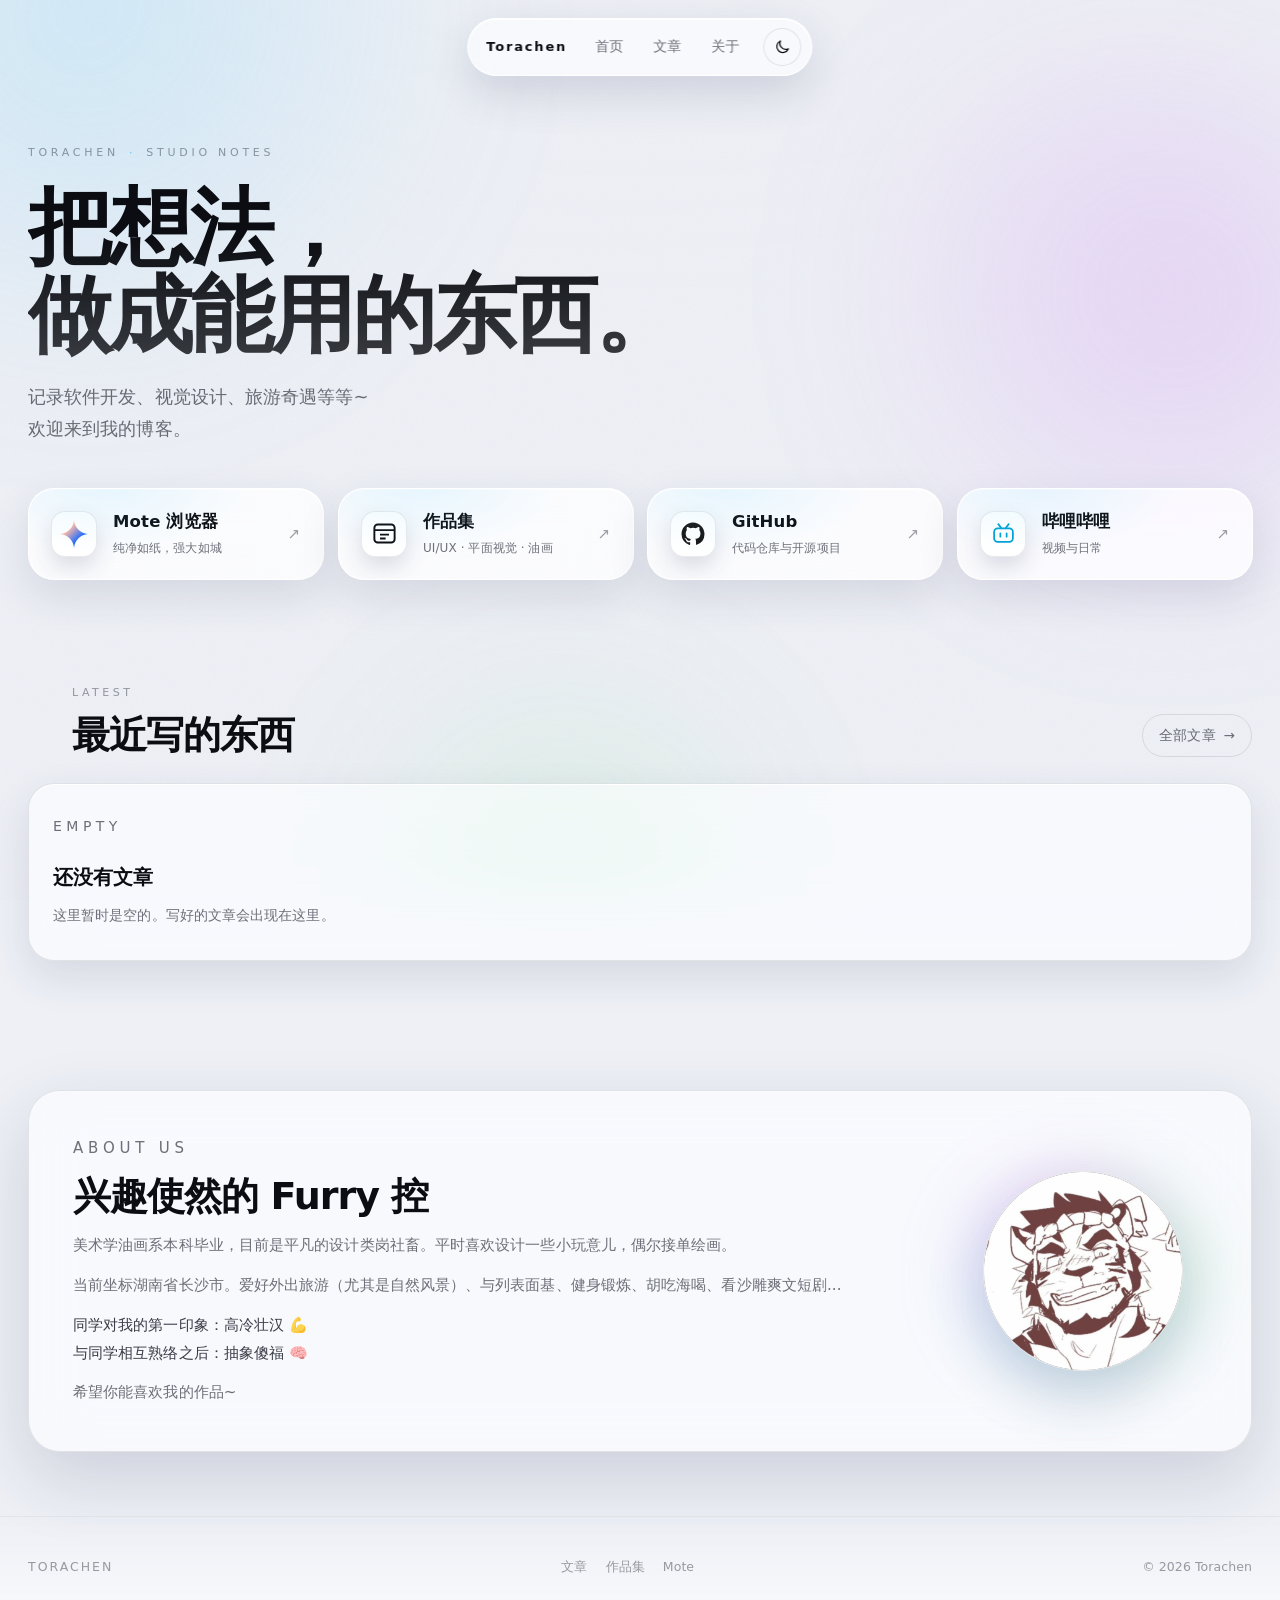
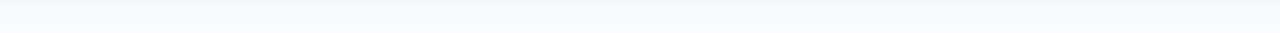
==== commit 3d5cb467: "New blog home with iOS-style hero; move portfolio to /portfolio/" ====
--- a/index.html
+++ b/index.html
@@ -2,7 +2,7 @@
 <html lang="zh-CN">
 <head>
 <meta charset="utf-8">
-<meta name="build" content="20261121031711">
+<meta name="build" content="20261121143733">
 <meta name="viewport" content="width=device-width,initial-scale=1,viewport-fit=cover">
 <title>Torachen</title>
 <meta name="description" content="浏览器、界面与手绘。记录产品设计、工程实践与反复打磨的细节。">
@@ -11,8 +11,8 @@
 <meta property="og:description" content="浏览器、界面与手绘。记录产品设计、工程实践与反复打磨的细节。">
 <meta property="og:type" content="website">
 <link rel="icon" href="/assets/favicon.svg" type="image/svg+xml">
-<link rel="stylesheet" href="/assets/site.css?v=20261121031711">
-<link rel="stylesheet" href="/assets/pygments.css?v=20261121031711">
+<link rel="stylesheet" href="/assets/site.css?v=20261121143733">
+<link rel="stylesheet" href="/assets/pygments.css?v=20261121143733">
 <script>try{var t=localStorage.getItem('theme');if(!t){t=(window.matchMedia&&matchMedia('(prefers-color-scheme: light)').matches)?'light':'dark';}document.documentElement.dataset.theme=t;}catch(e){document.documentElement.dataset.theme='dark';}</script>
 
 </head>
@@ -117,6 +117,6 @@
     <div class="f-copy">© 2026 Torachen</div>
   </div>
 </footer>
-<script src="/assets/site.js?v=20261121031711" defer></script>
+<script src="/assets/site.js?v=20261121143733" defer></script>
 </body>
 </html>
--- a/assets/site.css
+++ b/assets/site.css
@@ -162,7 +162,7 @@
 /* ---------- sections ---------- */
 .section{max-width:var(--maxw);margin:0 auto;padding:64px 28px}
 .section-head{display:flex;align-items:flex-end;justify-content:space-between;gap:20px;margin-bottom:26px}
-.section-head>div{padding-left:24px}
+.section-head>div{padding-left:44px}
 .kicker{font-size:11px;letter-spacing:.32em;color:var(--faint);text-transform:uppercase;margin-bottom:12px}
 .section h2,.page h1{font-size:clamp(26px,3.2vw,38px);font-weight:600;letter-spacing:-.025em;line-height:1.15}
 .more{font-size:13.5px;color:var(--muted);display:inline-flex;align-items:center;gap:8px;padding:10px 16px;border-radius:999px;border:1px solid var(--line);transition:transform .4s var(--spring),color .3s,background .3s}
@@ -347,6 +347,7 @@
   .article-body{grid-template-columns:minmax(0,1fr)}
   .toc{display:none}
   .about-card{grid-template-columns:1fr;padding:32px}
+  .section-head>div{padding-left:32px}
   .about-orb{height:200px}
 }
 @media (max-width:640px){
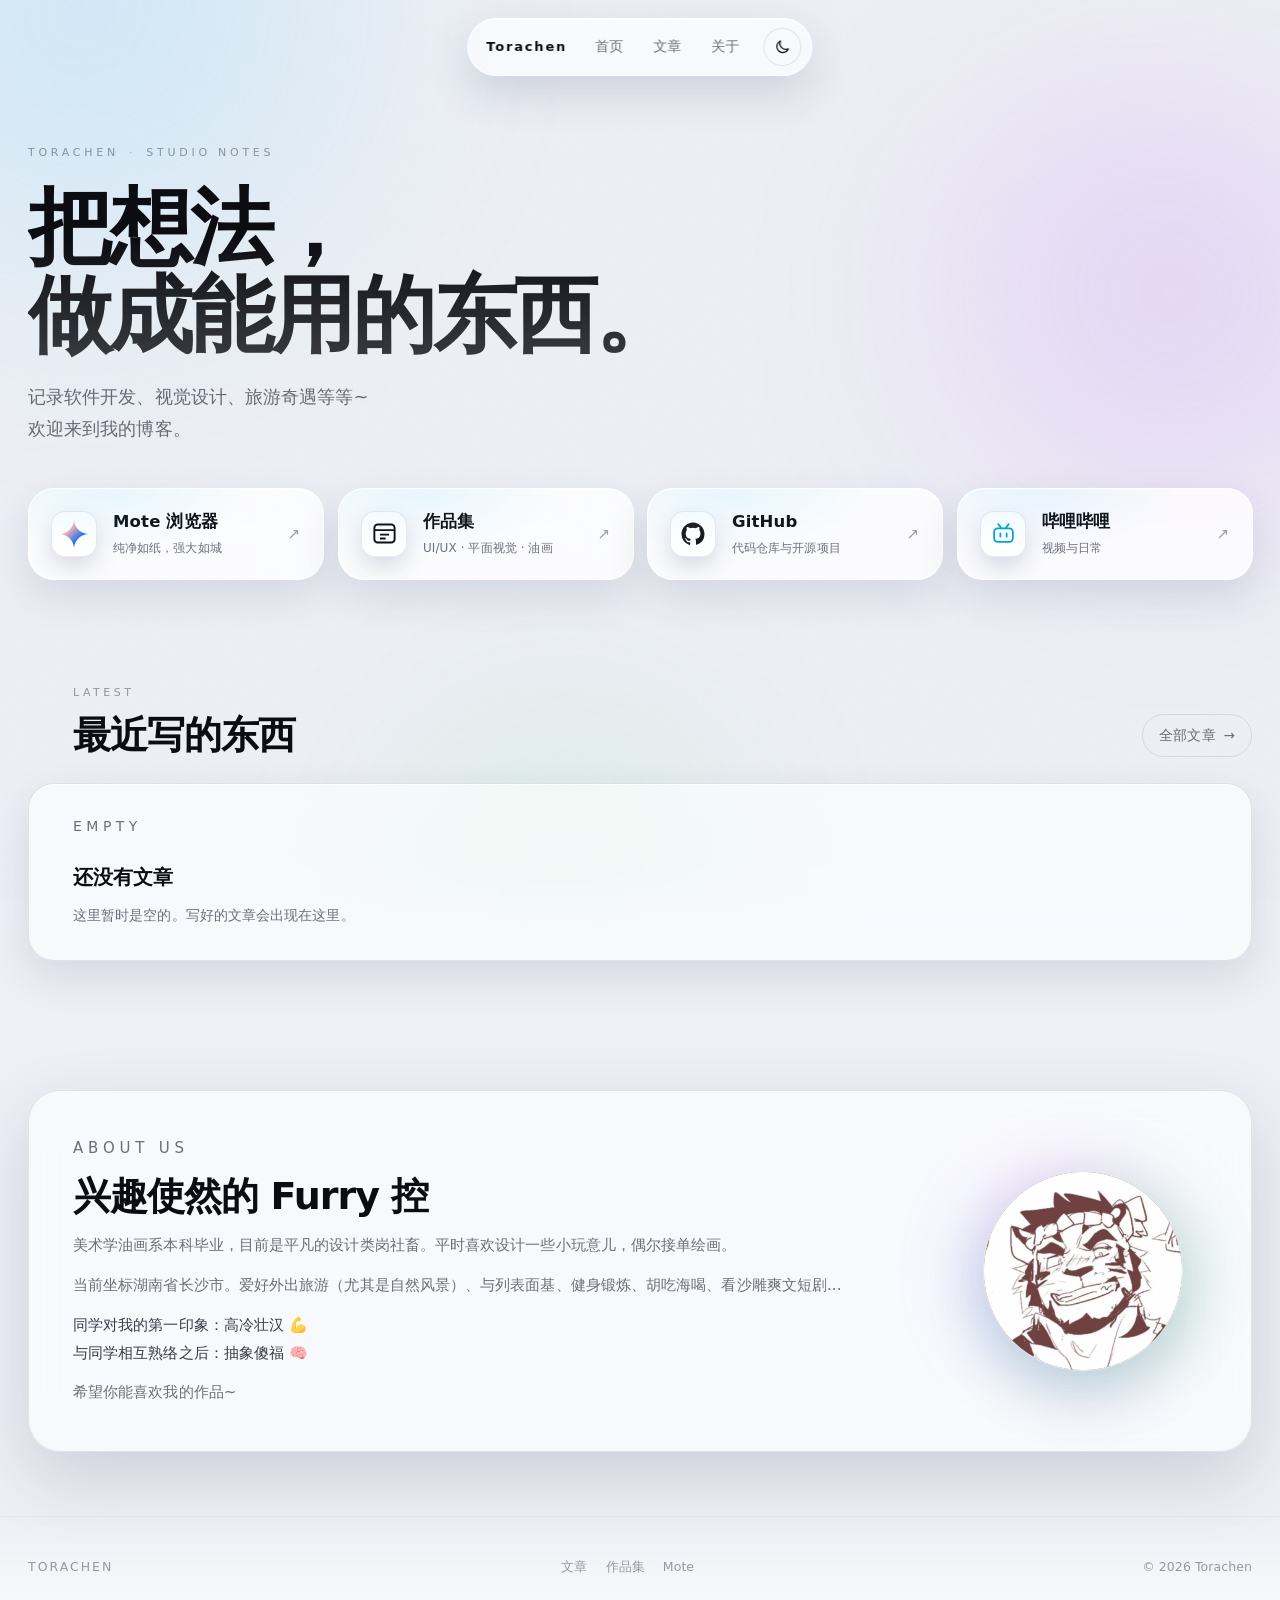
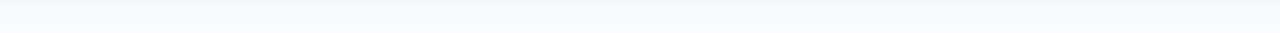
==== commit 615deb5e: "New blog home with iOS-style hero; move portfolio to /portfolio/" ====
--- a/index.html
+++ b/index.html
@@ -2,7 +2,7 @@
 <html lang="zh-CN">
 <head>
 <meta charset="utf-8">
-<meta name="build" content="20261121143733">
+<meta name="build" content="20261121190956">
 <meta name="viewport" content="width=device-width,initial-scale=1,viewport-fit=cover">
 <title>Torachen</title>
 <meta name="description" content="浏览器、界面与手绘。记录产品设计、工程实践与反复打磨的细节。">
@@ -11,8 +11,8 @@
 <meta property="og:description" content="浏览器、界面与手绘。记录产品设计、工程实践与反复打磨的细节。">
 <meta property="og:type" content="website">
 <link rel="icon" href="/assets/favicon.svg" type="image/svg+xml">
-<link rel="stylesheet" href="/assets/site.css?v=20261121143733">
-<link rel="stylesheet" href="/assets/pygments.css?v=20261121143733">
+<link rel="stylesheet" href="/assets/site.css?v=20261121190956">
+<link rel="stylesheet" href="/assets/pygments.css?v=20261121190956">
 <script>try{var t=localStorage.getItem('theme');if(!t){t=(window.matchMedia&&matchMedia('(prefers-color-scheme: light)').matches)?'light':'dark';}document.documentElement.dataset.theme=t;}catch(e){document.documentElement.dataset.theme='dark';}</script>
 
 </head>
@@ -117,6 +117,6 @@
     <div class="f-copy">© 2026 Torachen</div>
   </div>
 </footer>
-<script src="/assets/site.js?v=20261121143733" defer></script>
+<script src="/assets/site.js?v=20261121190956" defer></script>
 </body>
 </html>
--- a/assets/site.css
+++ b/assets/site.css
@@ -23,6 +23,7 @@
   --ease-out:cubic-bezier(.22,.61,.36,1);
   --nav-h:58px;
   --maxw:1720px;
+  --card-pad:44px;
 }
 html[data-theme="light"]{
   --bg:#eef0f6;
@@ -162,7 +163,7 @@
 /* ---------- sections ---------- */
 .section{max-width:var(--maxw);margin:0 auto;padding:64px 28px}
 .section-head{display:flex;align-items:flex-end;justify-content:space-between;gap:20px;margin-bottom:26px}
-.section-head>div{padding-left:44px}
+.section-head>div{padding-left:calc(var(--card-pad) + 1px)}
 .kicker{font-size:11px;letter-spacing:.32em;color:var(--faint);text-transform:uppercase;margin-bottom:12px}
 .section h2,.page h1{font-size:clamp(26px,3.2vw,38px);font-weight:600;letter-spacing:-.025em;line-height:1.15}
 .more{font-size:13.5px;color:var(--muted);display:inline-flex;align-items:center;gap:8px;padding:10px 16px;border-radius:999px;border:1px solid var(--line);transition:transform .4s var(--spring),color .3s,background .3s}
@@ -181,7 +182,7 @@
 .post-card:hover{transform:translateY(-7px) scale(1.012);border-color:rgba(255,255,255,.24);box-shadow:inset 0 1px 0 rgba(255,255,255,.25),0 36px 80px rgba(0,0,0,.45)}
 .post-card:hover::after{opacity:1}
 html[data-theme="light"] .post-card{background:var(--glass-2);box-shadow:inset 0 1px 0 #fff,0 16px 40px rgba(40,50,90,.12);border-color:rgba(255,255,255,.9)}
-.pc-link{display:flex;flex-direction:column;height:100%;padding:24px;gap:12px}
+.pc-link{display:flex;flex-direction:column;height:100%;padding:24px var(--card-pad);gap:12px}
 .pc-meta{display:flex;align-items:center;gap:10px;font-size:11.5px;letter-spacing:.14em;color:var(--faint);text-transform:uppercase}
 .pc-meta .dot,.meta .dot{width:3px;height:3px;border-radius:50%;background:currentColor;opacity:.6}
 .pc-title{font-size:20px;line-height:1.35;font-weight:600;letter-spacing:-.01em;transition:color .3s}
@@ -204,7 +205,7 @@
 html[data-theme="light"] .chip.active{color:#05202e}
 
 /* ---------- about ---------- */
-.about-card{display:grid;grid-template-columns:1.55fr .45fr;align-items:center;gap:30px;padding:44px;border-radius:32px;border:1px solid var(--line);background:var(--glass);-webkit-backdrop-filter:blur(30px) saturate(170%);backdrop-filter:blur(30px) saturate(170%);box-shadow:inset 0 1px 0 rgba(255,255,255,.18),var(--shadow);overflow:hidden}
+.about-card{display:grid;grid-template-columns:1.55fr .45fr;align-items:center;gap:30px;padding:var(--card-pad);border-radius:32px;border:1px solid var(--line);background:var(--glass);-webkit-backdrop-filter:blur(30px) saturate(170%);backdrop-filter:blur(30px) saturate(170%);box-shadow:inset 0 1px 0 rgba(255,255,255,.18),var(--shadow);overflow:hidden}
 .about-text h2{margin-bottom:14px}
 .about-text p{color:var(--muted);font-size:15px;line-height:1.85}
 .bio p{margin-top:12px}
@@ -254,7 +255,7 @@
 
 
 /* ---------- empty state ---------- */
-.empty-state{grid-column:1/-1;display:flex;flex-direction:column;align-items:flex-start;gap:10px;padding:30px 24px 32px;border-radius:26px}
+.empty-state{grid-column:1/-1;display:flex;flex-direction:column;align-items:flex-start;gap:10px;padding:30px var(--card-pad) 32px;border-radius:26px}
 .empty-state h3{font-size:20px;font-weight:600}
 .empty-state p{color:var(--muted);font-size:14px;max-width:520px;line-height:1.8}
 .empty-state .btn{margin-top:10px}
@@ -346,8 +347,8 @@
   .posts{grid-template-columns:repeat(2,minmax(0,1fr))}
   .article-body{grid-template-columns:minmax(0,1fr)}
   .toc{display:none}
-  .about-card{grid-template-columns:1fr;padding:32px}
-  .section-head>div{padding-left:32px}
+  .about-card{grid-template-columns:1fr}
+  :root{--card-pad:32px}
   .about-orb{height:200px}
 }
 @media (max-width:640px){
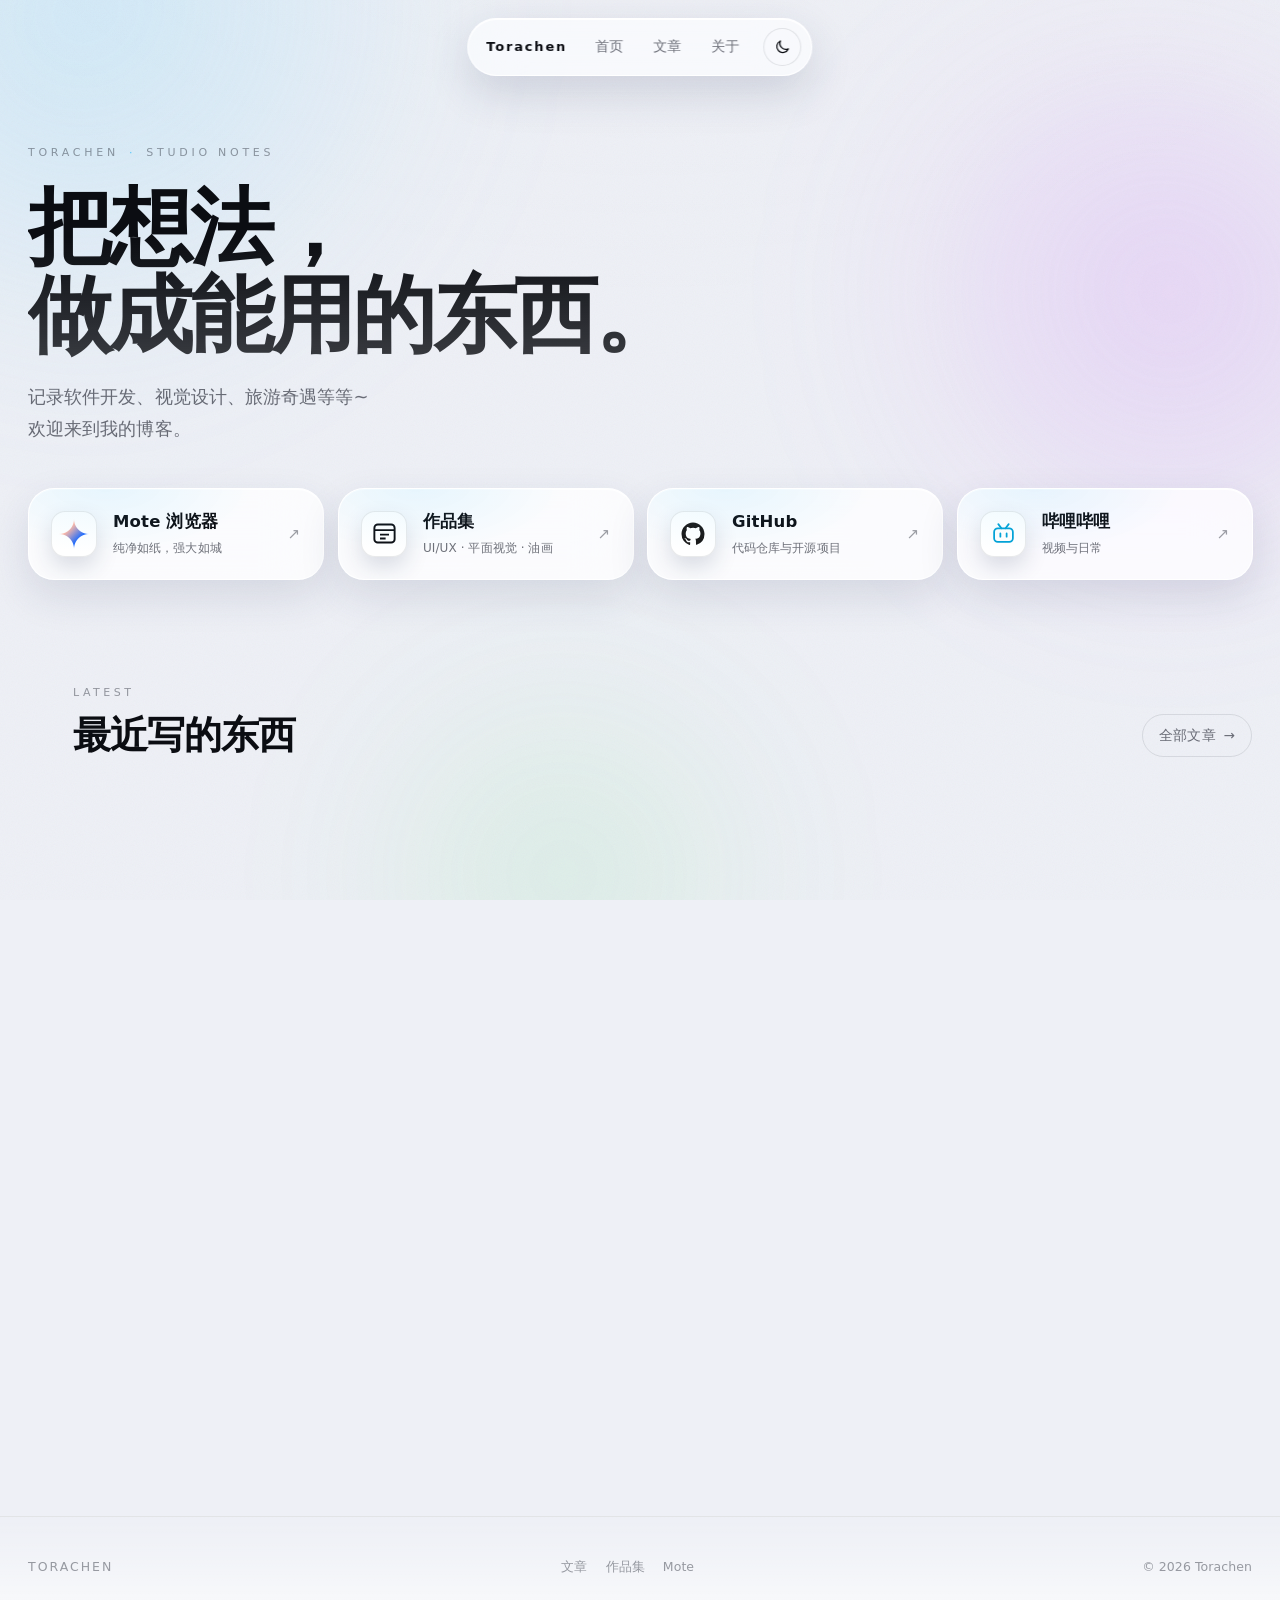
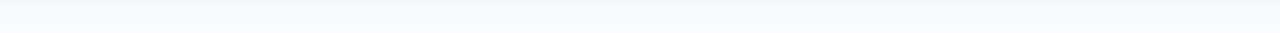
==== commit d7aa273b: "New blog home with iOS-style hero; move portfolio to /portfolio/" ====
--- a/index.html
+++ b/index.html
@@ -2,7 +2,7 @@
 <html lang="zh-CN">
 <head>
 <meta charset="utf-8">
-<meta name="build" content="20261121190956">
+<meta name="build" content="20261121191301">
 <meta name="viewport" content="width=device-width,initial-scale=1,viewport-fit=cover">
 <title>Torachen</title>
 <meta name="description" content="浏览器、界面与手绘。记录产品设计、工程实践与反复打磨的细节。">
@@ -11,8 +11,8 @@
 <meta property="og:description" content="浏览器、界面与手绘。记录产品设计、工程实践与反复打磨的细节。">
 <meta property="og:type" content="website">
 <link rel="icon" href="/assets/favicon.svg" type="image/svg+xml">
-<link rel="stylesheet" href="/assets/site.css?v=20261121190956">
-<link rel="stylesheet" href="/assets/pygments.css?v=20261121190956">
+<link rel="stylesheet" href="/assets/site.css?v=20261121191301">
+<link rel="stylesheet" href="/assets/pygments.css?v=20261121191301">
 <script>try{var t=localStorage.getItem('theme');if(!t){t=(window.matchMedia&&matchMedia('(prefers-color-scheme: light)').matches)?'light':'dark';}document.documentElement.dataset.theme=t;}catch(e){document.documentElement.dataset.theme='dark';}</script>
 
 </head>
@@ -117,6 +117,6 @@
     <div class="f-copy">© 2026 Torachen</div>
   </div>
 </footer>
-<script src="/assets/site.js?v=20261121190956" defer></script>
+<script src="/assets/site.js?v=20261121191301" defer></script>
 </body>
 </html>
--- a/assets/site.css
+++ b/assets/site.css
@@ -241,7 +241,7 @@
 /* ---------- archive / search ---------- */
 .page{max-width:var(--maxw);margin:0 auto;padding:clamp(110px,14vh,160px) 28px 40px}
 .list-head h1{margin:18px 0 14px}
-.list-head>.eyebrow,.list-head>h1,.list-head>.lede{padding-left:24px}
+.list-head>.eyebrow,.list-head>h1,.list-head>.lede{padding-left:calc(var(--card-pad) + 1px)}
 .search-wrap{position:relative;margin-top:34px;display:flex;align-items:center;gap:12px;padding:0 18px;height:58px;border-radius:999px;border:1px solid var(--line);background:var(--glass);-webkit-backdrop-filter:blur(28px) saturate(180%);backdrop-filter:blur(28px) saturate(180%);box-shadow:inset 0 1px 0 rgba(255,255,255,.18),0 18px 50px rgba(0,0,0,.3);transition:border-color .3s,box-shadow .3s,transform .4s var(--spring)}
 .search-wrap:focus-within{border-color:rgba(90,200,250,.55);box-shadow:inset 0 1px 0 rgba(255,255,255,.25),0 22px 60px rgba(0,0,0,.38),0 0 0 4px rgba(90,200,250,.12);transform:translateY(-1px)}
 .search-wrap .s-icon{color:var(--faint);flex:0 0 auto}
@@ -263,13 +263,13 @@
 /* ---------- article ---------- */
 .progress{position:fixed;left:0;top:0;height:2px;width:0;z-index:60;background:linear-gradient(90deg,var(--accent),var(--accent-2));box-shadow:0 0 12px rgba(90,200,250,.7)}
 .article-wrap{position:relative;z-index:1;max-width:var(--maxw);margin:0 auto;padding:clamp(110px,14vh,150px) 28px 20px}
-.article-head{max-width:1160px}
+.article-head{max-width:1160px;padding-left:calc(var(--card-pad) + 1px)}
 .back{font-size:12.5px;color:var(--faint);transition:color .25s}
 .back:hover{color:var(--text)}
 .article-head h1{font-size:clamp(32px,4.4vw,54px);line-height:1.12;letter-spacing:-.03em;font-weight:600;margin:18px 0 20px}
 .meta{display:flex;align-items:center;flex-wrap:wrap;gap:10px;font-size:12px;color:var(--faint);letter-spacing:.1em;text-transform:uppercase}
 .meta .tag{text-transform:none;letter-spacing:0}
-.article-body{display:grid;grid-template-columns:minmax(0,1fr) 240px;gap:64px;margin-top:40px;align-items:start}
+.article-body{display:grid;grid-template-columns:minmax(0,1fr) 240px;gap:64px;margin-top:40px;align-items:start;padding-left:calc(var(--card-pad) + 1px)}
 .prose{max-width:1280px;font-size:17px;line-height:1.9;color:rgba(240,244,255,.88)}
 html[data-theme="light"] .prose{color:rgba(16,20,32,.88)}
 .prose h2{font-size:26px;line-height:1.3;letter-spacing:-.02em;margin:52px 0 16px;font-weight:600;color:var(--text)}
@@ -298,7 +298,7 @@
 .toc li{margin:7px 0}
 .toc a{color:var(--muted);transition:color .25s}
 .toc a:hover{color:var(--text)}
-.pager{display:grid;grid-template-columns:1fr 1fr;gap:16px;margin:72px 0 40px;max-width:1160px}
+.pager{display:grid;grid-template-columns:1fr 1fr;gap:16px;margin:72px 0 40px;max-width:1160px;padding-left:calc(var(--card-pad) + 1px)}
 .pager-link{display:flex;flex-direction:column;gap:8px;padding:22px 24px;border-radius:22px;border:1px solid var(--line);background:var(--glass);-webkit-backdrop-filter:blur(20px) saturate(160%);backdrop-filter:blur(20px) saturate(160%);transition:transform .45s var(--spring),border-color .3s,background .3s}
 .pager-link:hover{transform:translateY(-4px);border-color:rgba(255,255,255,.24);background:rgba(255,255,255,.08)}
 .pager-link span{font-size:11px;letter-spacing:.2em;text-transform:uppercase;color:var(--faint)}
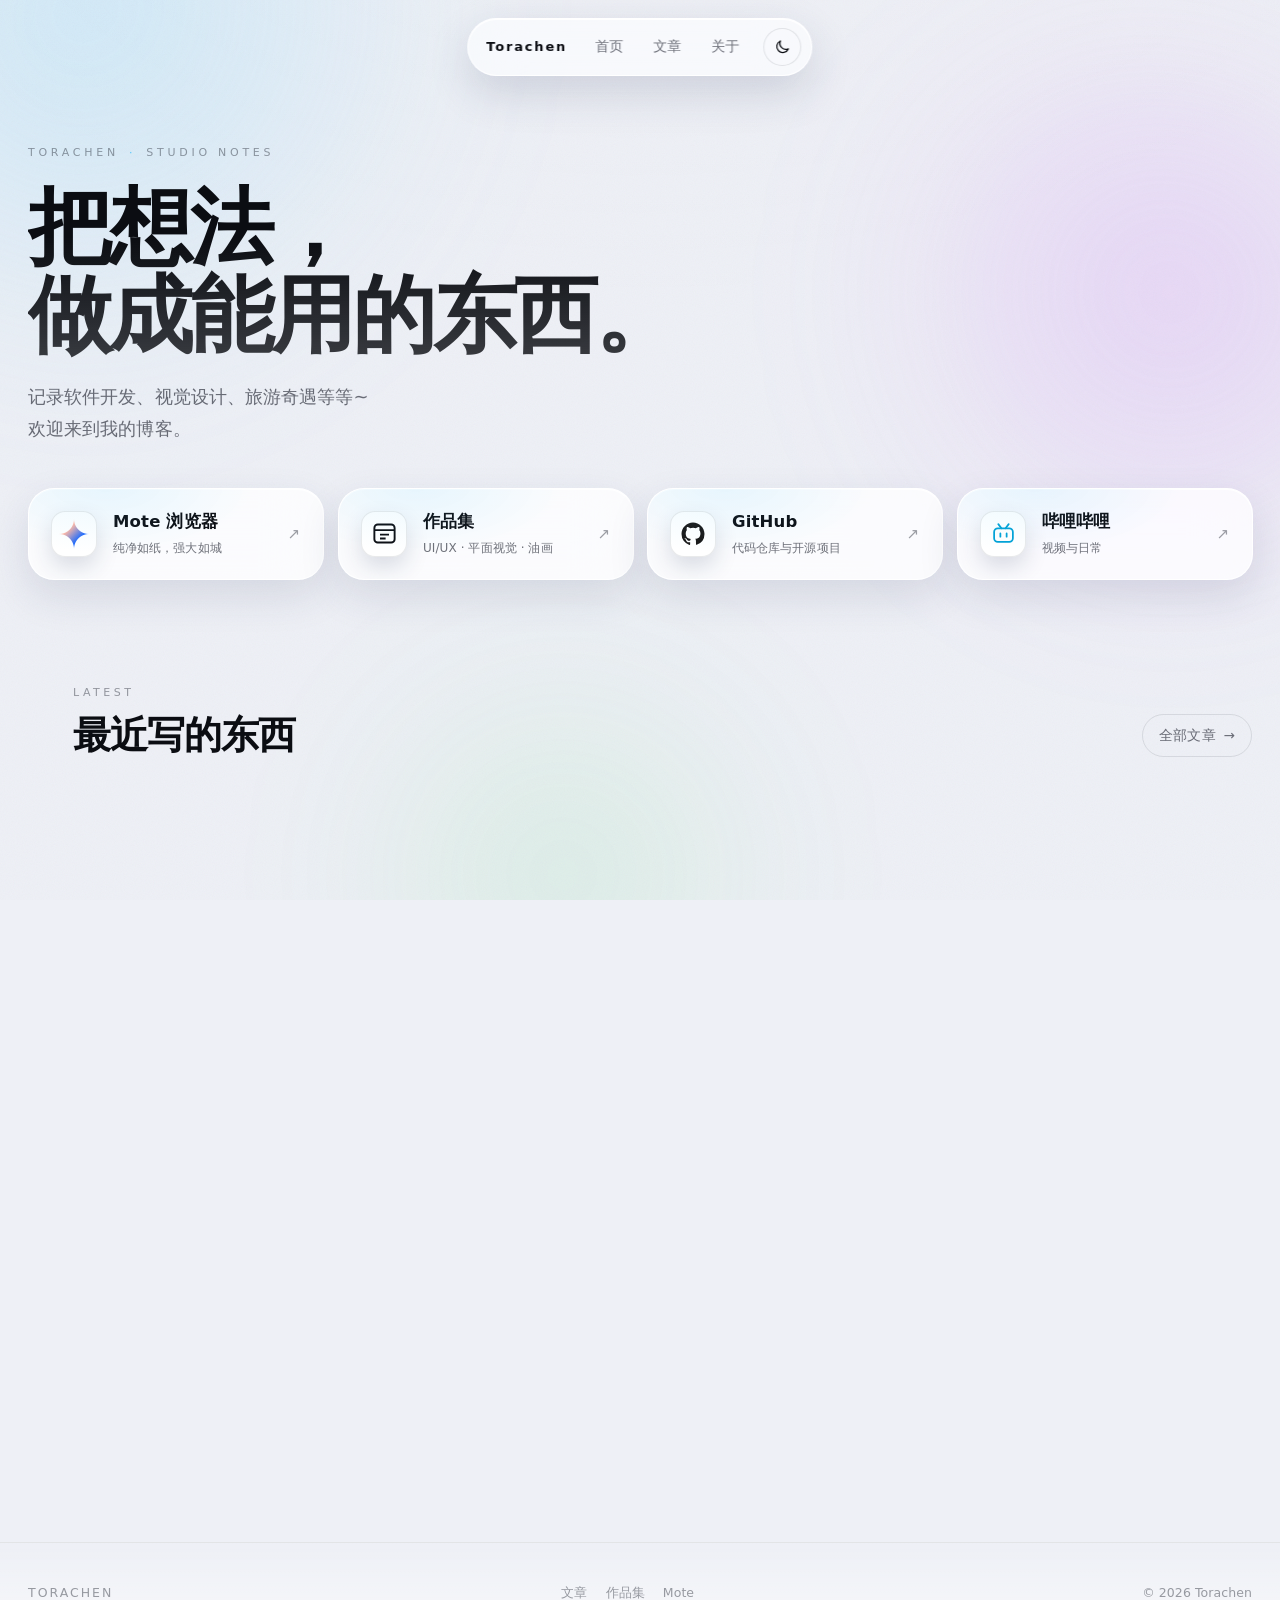
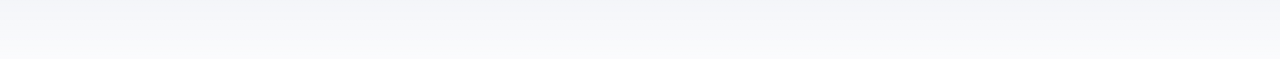
==== commit bfa9ccc4: "New blog home with iOS-style hero; move portfolio to /portfolio/" ====
--- a/index.html
+++ b/index.html
@@ -2,7 +2,7 @@
 <html lang="zh-CN">
 <head>
 <meta charset="utf-8">
-<meta name="build" content="20261121191301">
+<meta name="build" content="20261121191519">
 <meta name="viewport" content="width=device-width,initial-scale=1,viewport-fit=cover">
 <title>Torachen</title>
 <meta name="description" content="浏览器、界面与手绘。记录产品设计、工程实践与反复打磨的细节。">
@@ -11,8 +11,8 @@
 <meta property="og:description" content="浏览器、界面与手绘。记录产品设计、工程实践与反复打磨的细节。">
 <meta property="og:type" content="website">
 <link rel="icon" href="/assets/favicon.svg" type="image/svg+xml">
-<link rel="stylesheet" href="/assets/site.css?v=20261121191301">
-<link rel="stylesheet" href="/assets/pygments.css?v=20261121191301">
+<link rel="stylesheet" href="/assets/site.css?v=20261121191519">
+<link rel="stylesheet" href="/assets/pygments.css?v=20261121191519">
 <script>try{var t=localStorage.getItem('theme');if(!t){t=(window.matchMedia&&matchMedia('(prefers-color-scheme: light)').matches)?'light':'dark';}document.documentElement.dataset.theme=t;}catch(e){document.documentElement.dataset.theme='dark';}</script>
 
 </head>
@@ -117,6 +117,6 @@
     <div class="f-copy">© 2026 Torachen</div>
   </div>
 </footer>
-<script src="/assets/site.js?v=20261121191301" defer></script>
+<script src="/assets/site.js?v=20261121191519" defer></script>
 </body>
 </html>
--- a/assets/site.css
+++ b/assets/site.css
@@ -182,7 +182,7 @@
 .post-card:hover{transform:translateY(-7px) scale(1.012);border-color:rgba(255,255,255,.24);box-shadow:inset 0 1px 0 rgba(255,255,255,.25),0 36px 80px rgba(0,0,0,.45)}
 .post-card:hover::after{opacity:1}
 html[data-theme="light"] .post-card{background:var(--glass-2);box-shadow:inset 0 1px 0 #fff,0 16px 40px rgba(40,50,90,.12);border-color:rgba(255,255,255,.9)}
-.pc-link{display:flex;flex-direction:column;height:100%;padding:24px var(--card-pad);gap:12px}
+.pc-link{display:flex;flex-direction:column;height:100%;padding:var(--card-pad);gap:12px}
 .pc-meta{display:flex;align-items:center;gap:10px;font-size:11.5px;letter-spacing:.14em;color:var(--faint);text-transform:uppercase}
 .pc-meta .dot,.meta .dot{width:3px;height:3px;border-radius:50%;background:currentColor;opacity:.6}
 .pc-title{font-size:20px;line-height:1.35;font-weight:600;letter-spacing:-.01em;transition:color .3s}
@@ -255,7 +255,7 @@
 
 
 /* ---------- empty state ---------- */
-.empty-state{grid-column:1/-1;display:flex;flex-direction:column;align-items:flex-start;gap:10px;padding:30px var(--card-pad) 32px;border-radius:26px}
+.empty-state{grid-column:1/-1;display:flex;flex-direction:column;align-items:flex-start;gap:10px;padding:var(--card-pad);border-radius:26px}
 .empty-state h3{font-size:20px;font-weight:600}
 .empty-state p{color:var(--muted);font-size:14px;max-width:520px;line-height:1.8}
 .empty-state .btn{margin-top:10px}
@@ -299,7 +299,7 @@
 .toc a{color:var(--muted);transition:color .25s}
 .toc a:hover{color:var(--text)}
 .pager{display:grid;grid-template-columns:1fr 1fr;gap:16px;margin:72px 0 40px;max-width:1160px;padding-left:calc(var(--card-pad) + 1px)}
-.pager-link{display:flex;flex-direction:column;gap:8px;padding:22px 24px;border-radius:22px;border:1px solid var(--line);background:var(--glass);-webkit-backdrop-filter:blur(20px) saturate(160%);backdrop-filter:blur(20px) saturate(160%);transition:transform .45s var(--spring),border-color .3s,background .3s}
+.pager-link{display:flex;flex-direction:column;gap:8px;padding:var(--card-pad);border-radius:22px;border:1px solid var(--line);background:var(--glass);-webkit-backdrop-filter:blur(20px) saturate(160%);backdrop-filter:blur(20px) saturate(160%);transition:transform .45s var(--spring),border-color .3s,background .3s}
 .pager-link:hover{transform:translateY(-4px);border-color:rgba(255,255,255,.24);background:rgba(255,255,255,.08)}
 .pager-link span{font-size:11px;letter-spacing:.2em;text-transform:uppercase;color:var(--faint)}
 .pager-link b{font-size:15px;font-weight:500;line-height:1.4}
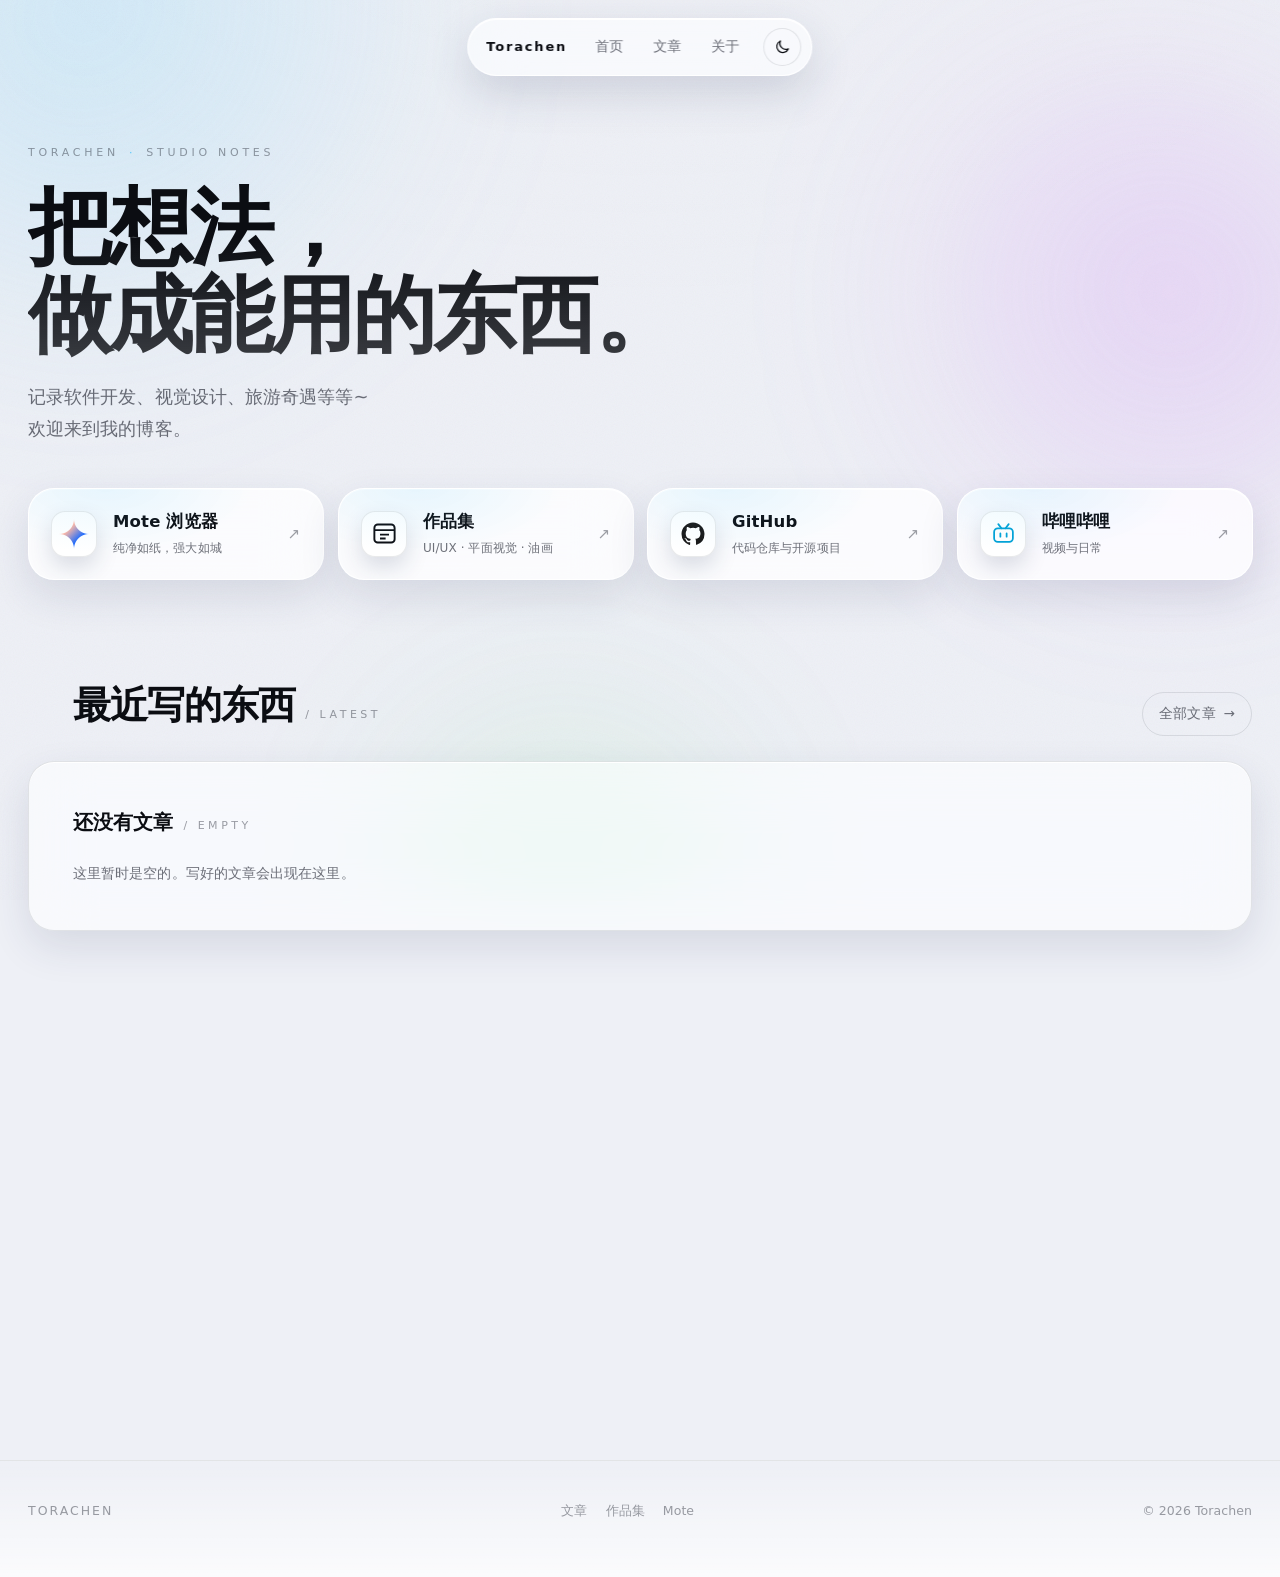
==== commit e8d6938f: "New blog home with iOS-style hero; move portfolio to /portfolio/" ====
--- a/index.html
+++ b/index.html
@@ -2,7 +2,7 @@
 <html lang="zh-CN">
 <head>
 <meta charset="utf-8">
-<meta name="build" content="20261121191519">
+<meta name="build" content="20261121192007">
 <meta name="viewport" content="width=device-width,initial-scale=1,viewport-fit=cover">
 <title>Torachen</title>
 <meta name="description" content="浏览器、界面与手绘。记录产品设计、工程实践与反复打磨的细节。">
@@ -11,8 +11,8 @@
 <meta property="og:description" content="浏览器、界面与手绘。记录产品设计、工程实践与反复打磨的细节。">
 <meta property="og:type" content="website">
 <link rel="icon" href="/assets/favicon.svg" type="image/svg+xml">
-<link rel="stylesheet" href="/assets/site.css?v=20261121191519">
-<link rel="stylesheet" href="/assets/pygments.css?v=20261121191519">
+<link rel="stylesheet" href="/assets/site.css?v=20261121192007">
+<link rel="stylesheet" href="/assets/pygments.css?v=20261121192007">
 <script>try{var t=localStorage.getItem('theme');if(!t){t=(window.matchMedia&&matchMedia('(prefers-color-scheme: light)').matches)?'light':'dark';}document.documentElement.dataset.theme=t;}catch(e){document.documentElement.dataset.theme='dark';}</script>
 
 </head>
@@ -74,13 +74,12 @@
 
   <section class="section" id="posts">
     <div class="section-head reveal">
-      <div><p class="kicker">LATEST</p><h2>最近写的东西</h2></div>
+      <div><div class="head-line"><h2>最近写的东西</h2><span class="kicker">/ LATEST</span></div></div>
       <a class="more" href="/blog/">全部文章 <span>→</span></a>
     </div>
     <div class="posts">
       <div class="empty-state glass reveal">
-  <p class="kicker">EMPTY</p>
-  <h3>还没有文章</h3>
+  <div class="head-line"><h3>还没有文章</h3><span class="kicker">/ EMPTY</span></div>
   <p>这里暂时是空的。写好的文章会出现在这里。</p>
 </div>
     </div>
@@ -91,8 +90,7 @@
   <section class="section about" id="about">
     <div class="about-card reveal">
       <div class="about-text">
-        <p class="kicker">ABOUT US</p>
-        <h2>兴趣使然的 Furry 控</h2>
+        <div class="head-line"><h2>兴趣使然的 Furry 控</h2><span class="kicker">/ ABOUT US</span></div>
         <div class="bio">
           <p>美术学油画系本科毕业，目前是平凡的设计类岗社畜。平时喜欢设计一些小玩意儿，偶尔接单绘画。</p>
           <p>当前坐标湖南省长沙市。爱好外出旅游（尤其是自然风景）、与列表面基、健身锻炼、胡吃海喝、看沙雕爽文短剧...</p>
@@ -117,6 +115,6 @@
     <div class="f-copy">© 2026 Torachen</div>
   </div>
 </footer>
-<script src="/assets/site.js?v=20261121191519" defer></script>
+<script src="/assets/site.js?v=20261121192007" defer></script>
 </body>
 </html>
--- a/assets/site.css
+++ b/assets/site.css
@@ -109,6 +109,15 @@
 html[data-theme="light"] .theme .sun{display:none}
 
 
+
+/* ---------- inline kicker next to titles ---------- */
+.head-line{display:flex;align-items:baseline;gap:10px;flex-wrap:wrap}
+.head-line>*{margin:0}
+.head-line .kicker{color:var(--faint)}
+.list-head>.head-line{padding-left:calc(var(--card-pad) + 1px)}
+.list-head>.head-line + .lede{margin-top:14px}
+.about-text .head-line{margin-bottom:14px}
+
 /* ---------- layout ---------- */
 main{position:relative;z-index:1;flex:1 0 auto;width:100%}
 .hero{max-width:var(--maxw);margin:0 auto;padding:clamp(120px,16vh,180px) 28px 40px}
@@ -255,7 +264,7 @@
 
 
 /* ---------- empty state ---------- */
-.empty-state{grid-column:1/-1;display:flex;flex-direction:column;align-items:flex-start;gap:10px;padding:var(--card-pad);border-radius:26px}
+.empty-state{grid-column:1/-1;display:flex;flex-direction:column;align-items:flex-start;gap:14px;padding:var(--card-pad);border-radius:26px}
 .empty-state h3{font-size:20px;font-weight:600}
 .empty-state p{color:var(--muted);font-size:14px;max-width:520px;line-height:1.8}
 .empty-state .btn{margin-top:10px}
